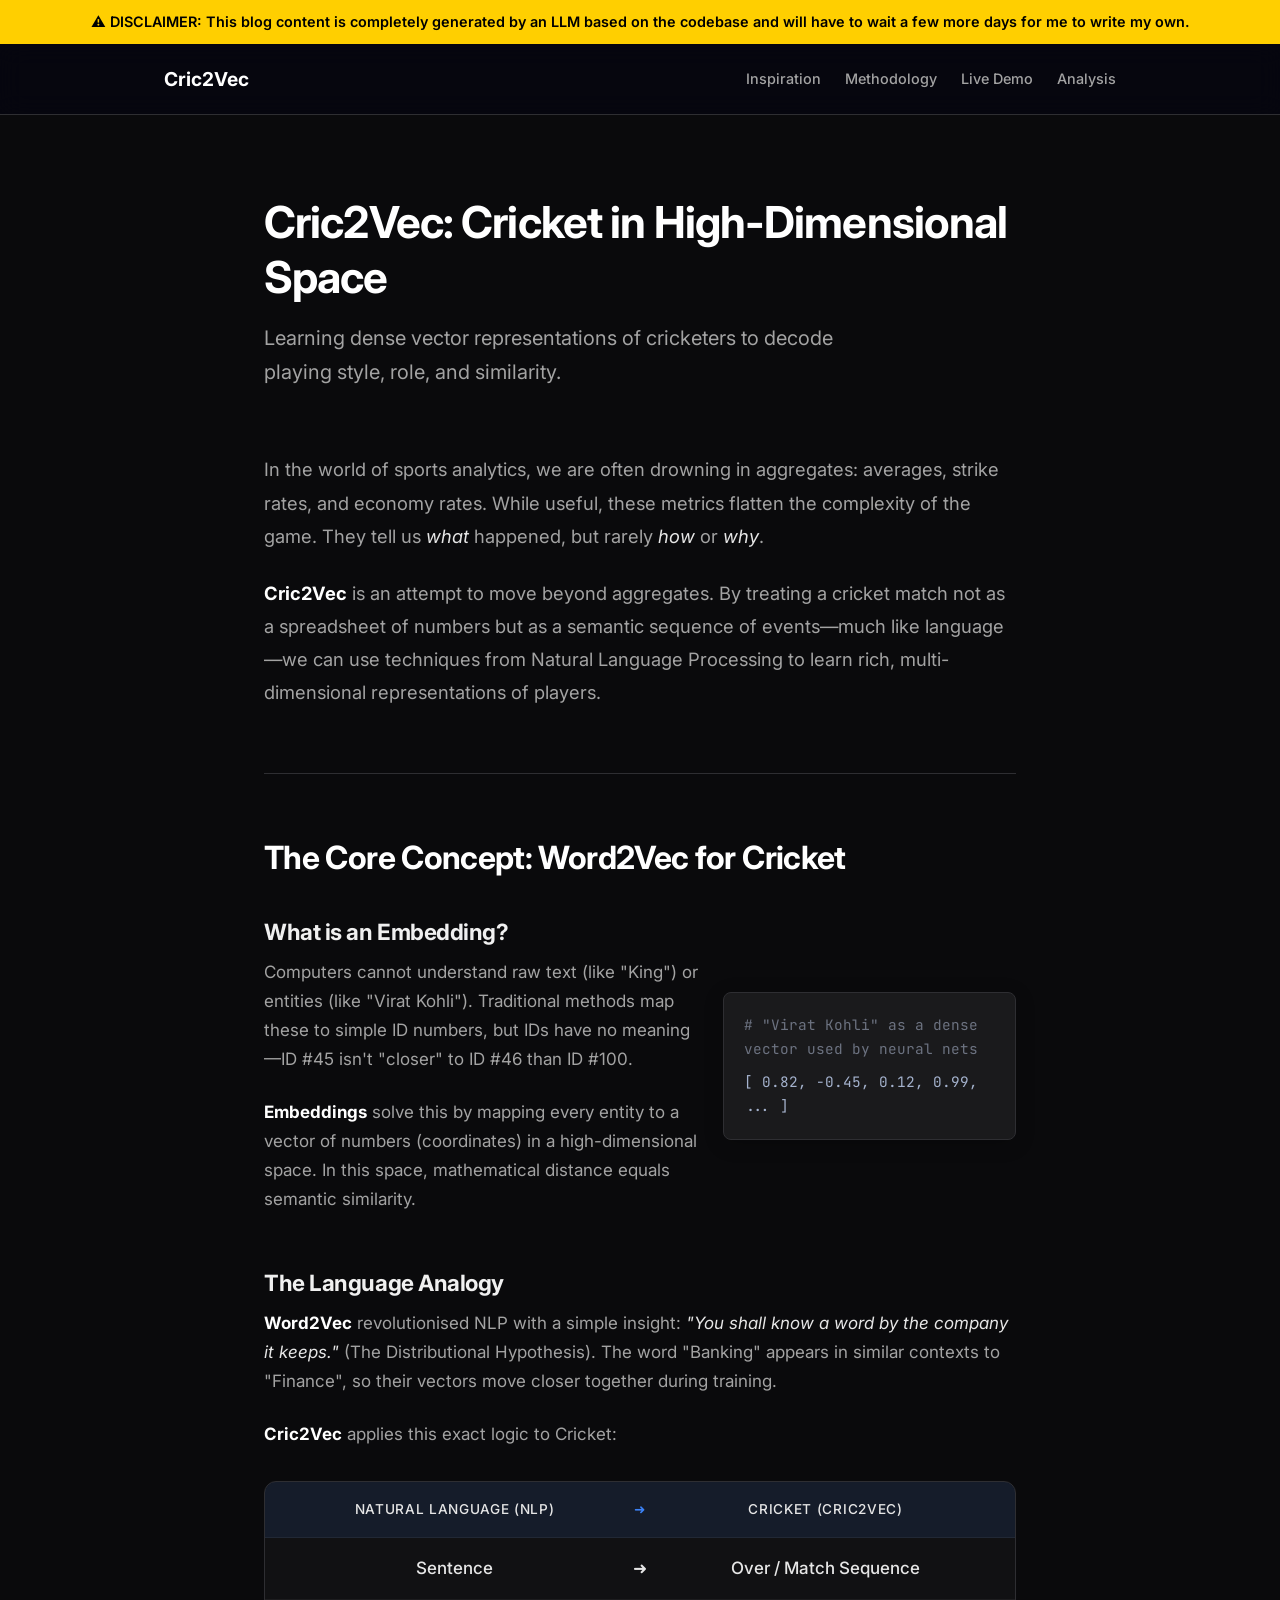
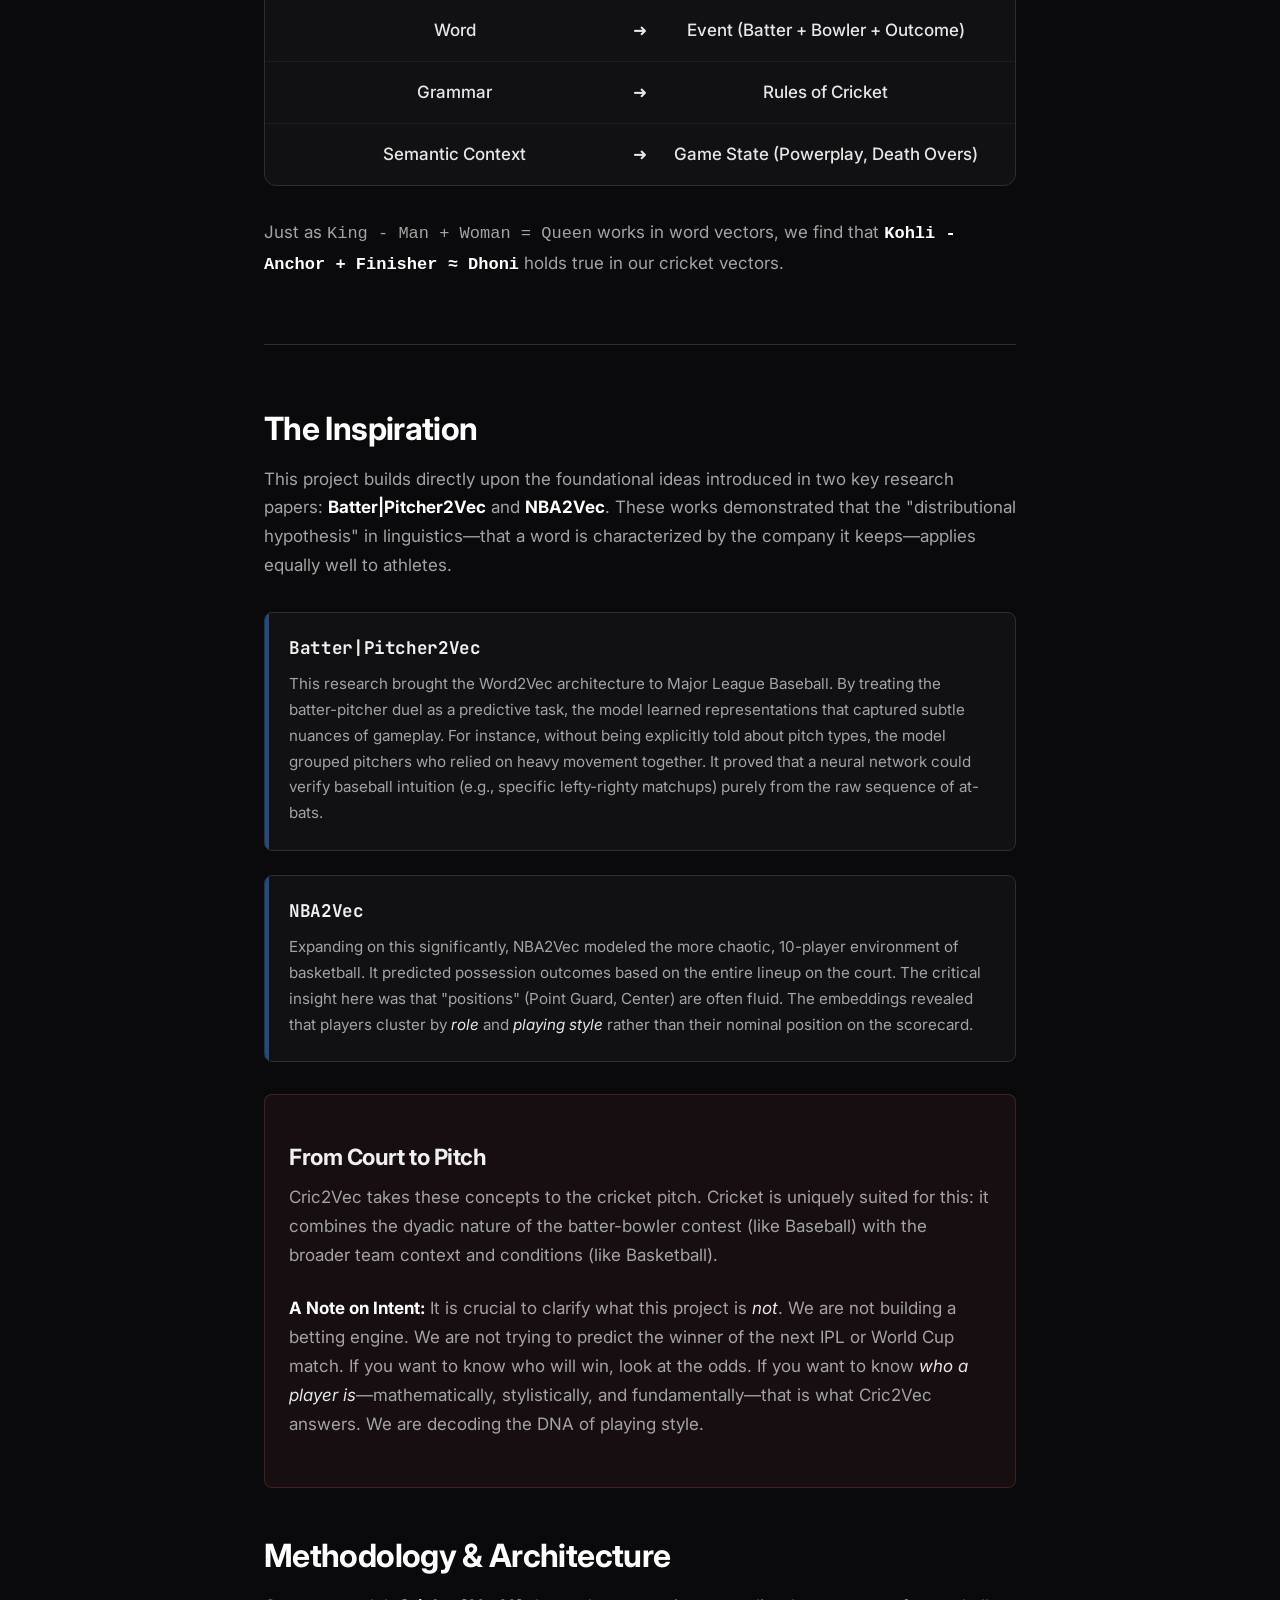
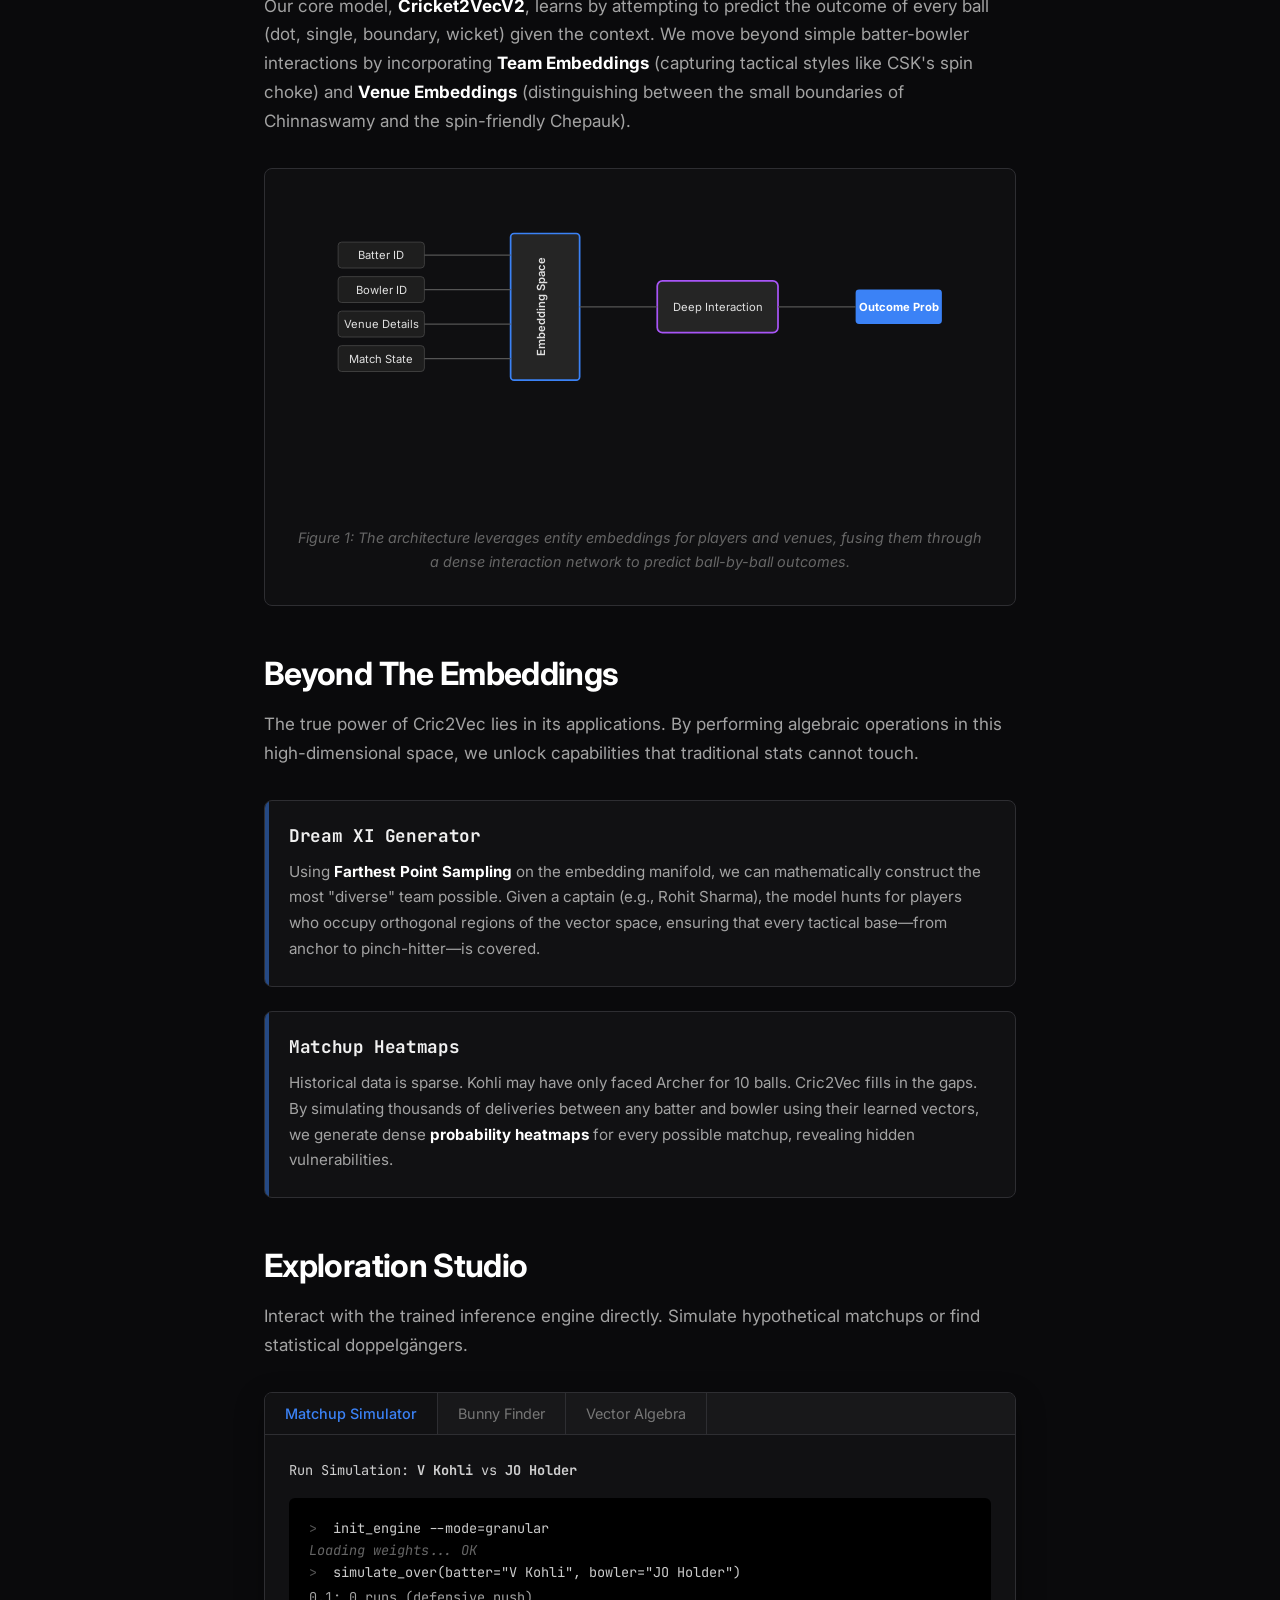
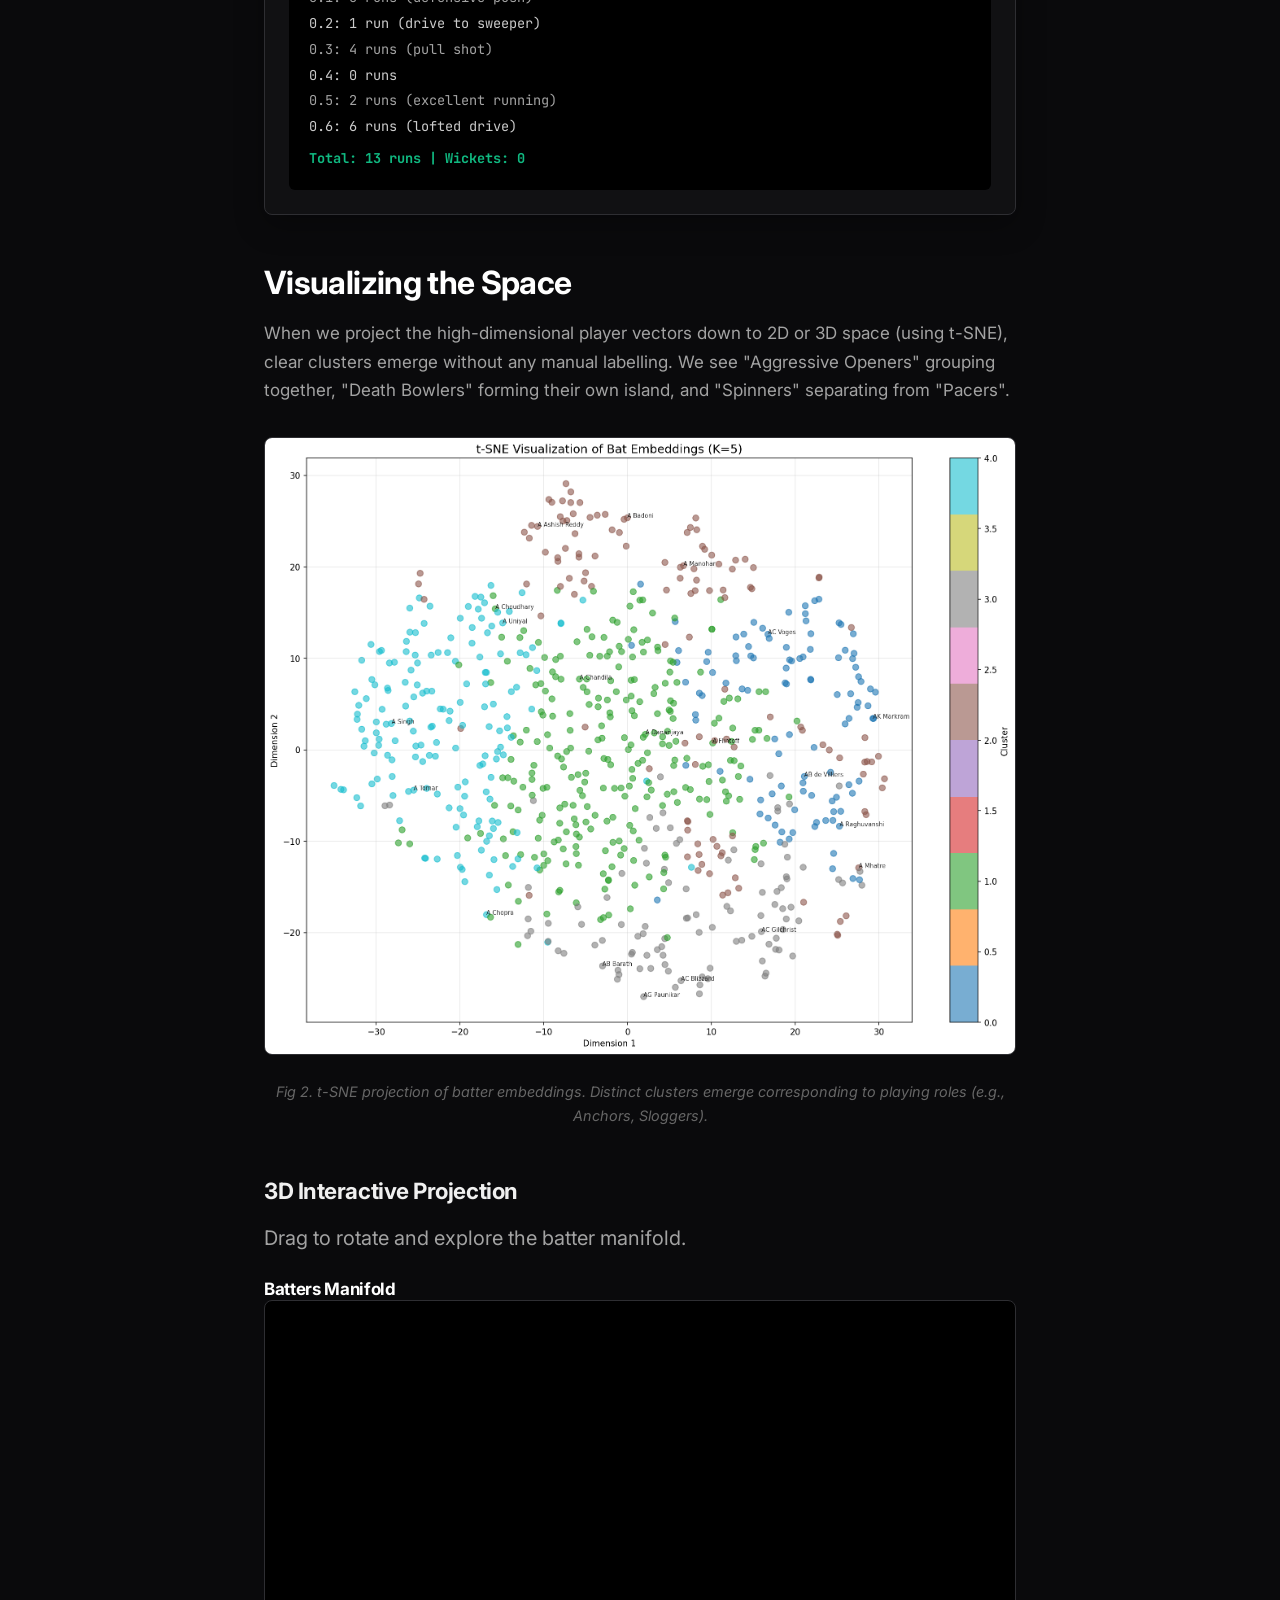
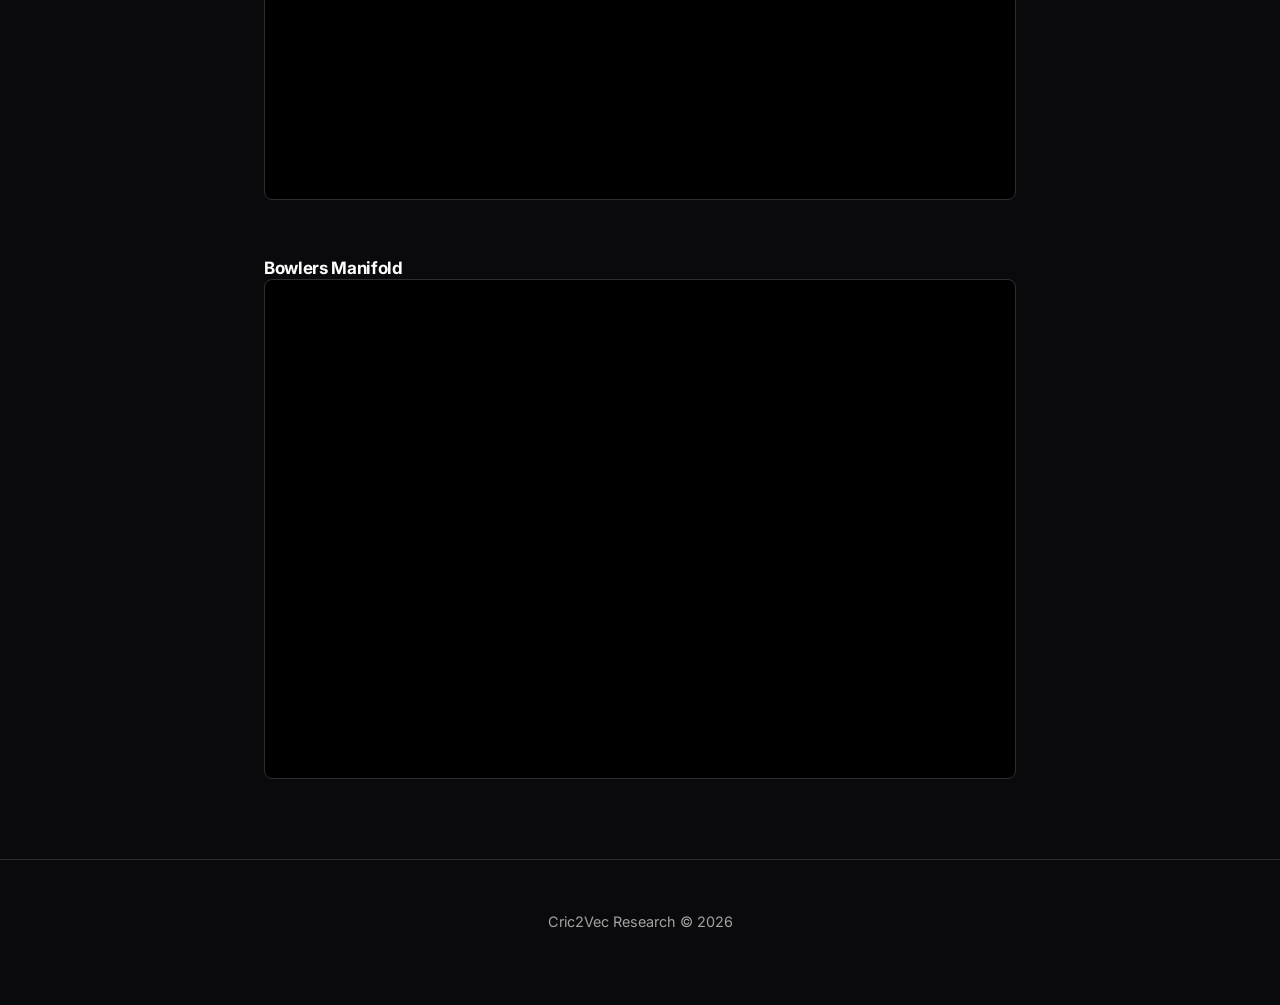
==== web/index.html @ 40d02c5c "Added so many things, can't write about everything" ====
<!DOCTYPE html>
<html lang="en">

<head>
    <meta charset="UTF-8">
    <meta name="viewport" content="width=device-width, initial-scale=1.0">
    <title>Cric2Vec: Deep Player Representations</title>
    <link rel="stylesheet" href="style.css">
    <!-- Using Inter for body and JetBrains Mono for code/data -->
    <link
        href="https://fonts.googleapis.com/css2?family=Inter:wght@400;500;600;700&family=JetBrains+Mono:wght@400;500&display=swap"
        rel="stylesheet">
</head>

<body>
    <div class="disclaimer-banner">
        ⚠️ DISCLAIMER: This blog content is completely generated by an LLM based on the codebase and will have to wait a
        few more days for me to write my own.
    </div>

    <nav class="navbar">
        <div class="nav-container">
            <span class="logo">Cric2Vec</span>
            <div class="nav-links">
                <a href="#inspiration">Inspiration</a>
                <a href="#methodology">Methodology</a>
                <a href="#demo">Live Demo</a>
                <a href="#visuals">Analysis</a>
            </div>
        </div>
    </nav>

    <article class="main-article">

        <header class="article-header">
            <h1>Cric2Vec: Cricket in High-Dimensional Space</h1>
            <p class="subtitle">Learning dense vector representations of cricketers to decode playing style, role, and
                similarity.</p>
        </header>

        <section class="intro-text">
            <p>
                In the world of sports analytics, we are often drowning in aggregates: averages, strike rates, and
                economy rates. While useful, these metrics flatten the complexity of the game. They tell us
                <em>what</em> happened, but rarely <em>how</em> or <em>why</em>.
            </p>
            <p>
                <strong>Cric2Vec</strong> is an attempt to move beyond aggregates. By treating a cricket match not as a
                spreadsheet of numbers but as a semantic sequence of events—much like language—we can use techniques
                from Natural Language Processing to learn rich, multi-dimensional representations of players.
            </p>
        </section>

        <hr class="divider">

        <section id="embeddings-101">
            <h2>The Core Concept: Word2Vec for Cricket</h2>

            <div class="concept-grid">
                <div class="concept-text">
                    <h3>What is an Embedding?</h3>
                    <p>
                        Computers cannot understand raw text (like "King") or entities (like "Virat Kohli").
                        Traditional methods map these to simple ID numbers, but IDs have no meaning—ID #45 isn't
                        "closer" to ID #46 than ID #100.
                    </p>
                    <p>
                        <strong>Embeddings</strong> solve this by mapping every entity to a vector of numbers
                        (coordinates) in a high-dimensional space.
                        In this space, mathematical distance equals semantic similarity.
                    </p>
                </div>
                <div class="concept-visual">
                    <div class="code-snippet">
                        <span class="comment"># "Virat Kohli" as a dense vector used by neural nets</span>
                        <span class="vector">[ 0.82, -0.45, 0.12, 0.99, ... ]</span>
                    </div>
                </div>
            </div>

            <h3>The Language Analogy</h3>
            <p>
                <strong>Word2Vec</strong> revolutionised NLP with a simple insight: <em>"You shall know a word by the
                    company it keeps."</em>
                (The Distributional Hypothesis). The word "Banking" appears in similar contexts to "Finance", so their
                vectors move closer together during training.
            </p>
            <p>
                <strong>Cric2Vec</strong> applies this exact logic to Cricket:
            </p>

            <div class="analogy-table">
                <div class="analogy-row header">
                    <span>Natural Language (NLP)</span>
                    <span>➜</span>
                    <span>Cricket (Cric2Vec)</span>
                </div>
                <div class="analogy-row">
                    <span>Sentence</span>
                    <span>➜</span>
                    <span>Over / Match Sequence</span>
                </div>
                <div class="analogy-row">
                    <span>Word</span>
                    <span>➜</span>
                    <span>Event (Batter + Bowler + Outcome)</span>
                </div>
                <div class="analogy-row">
                    <span>Grammar</span>
                    <span>➜</span>
                    <span>Rules of Cricket</span>
                </div>
                <div class="analogy-row">
                    <span>Semantic Context</span>
                    <span>➜</span>
                    <span>Game State (Powerplay, Death Overs)</span>
                </div>
            </div>

            <p>
                Just as <code>King - Man + Woman = Queen</code> works in word vectors, we find that
                <strong><code>Kohli - Anchor + Finisher ≈ Dhoni</code></strong> holds true in our cricket vectors.
            </p>
        </section>

        <hr class="divider">

        <section id="inspiration">
            <h2>The Inspiration</h2>
            <p>
                This project builds directly upon the foundational ideas introduced in two key research papers:
                <strong>Batter|Pitcher2Vec</strong> and <strong>NBA2Vec</strong>. These works demonstrated that the
                "distributional hypothesis" in linguistics—that a word is characterized by the company it keeps—applies
                equally well to athletes.
            </p>

            <div class="paper-comparison">
                <div class="paper-block">
                    <h3>Batter|Pitcher2Vec</h3>
                    <p>
                        This research brought the Word2Vec architecture to Major League Baseball. By treating the
                        batter-pitcher duel as a predictive task, the model learned representations that captured subtle
                        nuances of gameplay. For instance, without being explicitly told about pitch types, the model
                        grouped pitchers who relied on heavy movement together. It proved that a neural network could
                        verify baseball intuition (e.g., specific lefty-righty matchups) purely from the raw sequence of
                        at-bats.
                    </p>
                </div>

                <div class="paper-block">
                    <h3>NBA2Vec</h3>
                    <p>
                        Expanding on this significantly, NBA2Vec modeled the more chaotic, 10-player environment of
                        basketball. It predicted possession outcomes based on the entire lineup on the court. The
                        critical insight here was that "positions" (Point Guard, Center) are often fluid. The embeddings
                        revealed that players cluster by <em>role</em> and <em>playing style</em> rather than their
                        nominal position on the scorecard.
                    </p>
                </div>
            </div>

            <div class="intent-box">
                <h3>From Court to Pitch</h3>
                <p>
                    Cric2Vec takes these concepts to the cricket pitch. Cricket is uniquely suited for this: it combines
                    the dyadic nature of the batter-bowler contest (like Baseball) with the broader team context and
                    conditions (like Basketball).
                </p>
                <p>
                    <strong>A Note on Intent:</strong> It is crucial to clarify what this project is <em>not</em>. We
                    are not building a betting engine. We are not trying to predict the winner of the next IPL or World
                    Cup match. If you want to know who will win, look at the odds. If you want to know <em>who a player
                        is</em>—mathematically, stylistically, and fundamentally—that is what Cric2Vec answers. We are
                    decoding the DNA of playing style.
                </p>
            </div>
        </section>

        <section id="methodology">
            <h2>Methodology & Architecture</h2>
            <p>
                Our core model, <strong>Cricket2VecV2</strong>, learns by attempting to predict the outcome of every
                ball (dot, single, boundary, wicket)
                given the context. We move beyond simple batter-bowler interactions by incorporating <strong>Team
                    Embeddings</strong>
                (capturing tactical styles like CSK's spin choke) and <strong>Venue Embeddings</strong> (distinguishing
                between the
                small boundaries of Chinnaswamy and the spin-friendly Chepauk).
            </p>

            <figure class="architecture-figure">
                <svg width="100%" height="auto" viewBox="0 0 800 350" xmlns="http://www.w3.org/2000/svg">
                    <style>
                        .node-box {
                            fill: #1e1e1e;
                            stroke: #444;
                            stroke-width: 1;
                        }

                        .emb-box {
                            fill: #252525;
                            stroke: #3b82f6;
                            stroke-width: 2;
                        }

                        .text {
                            fill: #e0e0e0;
                            font-family: 'Inter', sans-serif;
                            font-size: 13px;
                            text-anchor: middle;
                        }

                        .line {
                            stroke: #555;
                            stroke-width: 1.5;
                        }
                    </style>

                    <!-- Inputs -->
                    <rect x="50" y="50" width="100" height="30" rx="4" class="node-box" /> <text x="100" y="70"
                        class="text">Batter ID</text>
                    <rect x="50" y="90" width="100" height="30" rx="4" class="node-box" /> <text x="100" y="110"
                        class="text">Bowler ID</text>
                    <rect x="50" y="130" width="100" height="30" rx="4" class="node-box" /> <text x="100" y="150"
                        class="text">Venue Details</text>
                    <rect x="50" y="170" width="100" height="30" rx="4" class="node-box" /> <text x="100" y="190"
                        class="text">Match State</text>

                    <!-- Embedding Layer -->
                    <rect x="250" y="40" width="80" height="170" rx="4" class="emb-box" />
                    <text x="290" y="125" class="text" transform="rotate(-90, 290, 125)"
                        style="font-weight: 600;">Embedding Space</text>

                    <!-- Processing -->
                    <rect x="420" y="95" width="140" height="60" rx="6" class="emb-box" style="stroke: #a855f7;" />
                    <text x="490" y="130" class="text">Deep Interaction</text>

                    <!-- Output -->
                    <rect x="650" y="105" width="100" height="40" rx="4" style="fill: #3b82f6;" />
                    <text x="700" y="130" class="text" style="fill: white; font-weight: bold;">Outcome Prob</text>

                    <!-- Lines -->
                    <line x1="150" y1="65" x2="250" y2="65" class="line" />
                    <line x1="150" y1="105" x2="250" y2="105" class="line" />
                    <line x1="150" y1="145" x2="250" y2="145" class="line" />
                    <line x1="150" y1="185" x2="250" y2="185" class="line" />

                    <line x1="330" y1="125" x2="420" y2="125" class="line" />
                    <line x1="560" y1="125" x2="650" y2="125" class="line" />
                </svg>
                <figcaption>Figure 1: The architecture leverages entity embeddings for players and venues, fusing them
                    through a dense interaction network to predict ball-by-ball outcomes.</figcaption>
            </figure>
        </section>

        <section id="advanced-features">
            <h2>Beyond The Embeddings</h2>
            <p>The true power of Cric2Vec lies in its applications. By performing algebraic operations in this
                high-dimensional space, we unlock capabilities that traditional stats cannot touch.</p>

            <div class="paper-comparison">
                <div class="paper-block">
                    <h3>Dream XI Generator</h3>
                    <p>
                        Using <strong>Farthest Point Sampling</strong> on the embedding manifold, we can mathematically
                        construct the most "diverse" team possible.
                        Given a captain (e.g., Rohit Sharma), the model hunts for players who occupy orthogonal regions
                        of the vector space, ensuring
                        that every tactical base—from anchor to pinch-hitter—is covered.
                    </p>
                </div>

                <div class="paper-block">
                    <h3>Matchup Heatmaps</h3>
                    <p>
                        Historical data is sparse. Kohli may have only faced Archer for 10 balls. Cric2Vec fills in the
                        gaps.
                        By simulating thousands of deliveries between any batter and bowler using their learned vectors,
                        we generate dense <strong>probability heatmaps</strong> for every possible matchup, revealing
                        hidden vulnerabilities.
                    </p>
                </div>
            </div>
        </section>

        <section id="demo" class="interactive-section">
            <h2>Exploration Studio</h2>
            <p>Interact with the trained inference engine directly. Simulate hypothetical matchups or find statistical
                doppelgängers.</p>

            <div class="inference-console-wrapper">
                <div class="inference-tabs">
                    <button class="tab-btn active" data-tab="sim-demo">Matchup Simulator</button>
                    <button class="tab-btn" data-tab="bunny-finder">Bunny Finder</button>
                    <button class="tab-btn" data-tab="algebra">Vector Algebra</button>
                </div>

                <div class="inference-console">
                    <div id="sim-demo" class="tab-content">
                        <div class="console-header">Run Simulation: <strong>V Kohli</strong> vs <strong>JO
                                Holder</strong></div>
                        <div class="code-output" id="sim-output"><span class="prompt">></span> init_engine
                            --mode=granular <br>
                            <span class="info">Loading weights... OK</span> <br>
                            <span class="prompt">></span> simulate_over(batter="V Kohli", bowler="JO Holder")

                            <span class="result-line">0.1: 0 runs (defensive push)</span>
                            <span class="result-line">0.2: 1 run (drive to sweeper)</span>
                            <span class="result-line">0.3: 4 runs (pull shot)</span>
                            <span class="result-line">0.4: 0 runs</span>
                            <span class="result-line">0.5: 2 runs (excellent running)</span>
                            <span class="result-line">0.6: 6 runs (lofted drive)</span>

                            <span class="success">Total: 13 runs | Wickets: 0</span>
                        </div>
                    </div>

                    <div id="bunny-finder" class="tab-content" style="display: none;">
                        <div class="console-header">Query: Highest Wicket Probability vs <strong>Jasprit Bumrah</strong>
                        </div>
                        <div class="code-output" id="bunny-output"><span class="prompt">></span> find_matchups
                            --bowler="JJ Bumrah" --metric="wicket_prob" --top=5

                            <span class="result-line">1. GJ Maxwell (prob: 0.32)</span>
                            <span class="result-line">2. AB de Villiers (prob: 0.28)</span>
                            <span class="result-line">3. KA Pollard (prob: 0.25)</span>
                            <span class="result-line">4. AD Russell (prob: 0.24)</span>
                            <span class="result-line">5. KL Rahul (prob: 0.21)</span>
                        </div>
                    </div>

                    <div id="algebra" class="tab-content" style="display: none;">
                        <div class="console-header">Semantic Arithmetic</div>
                        <div class="code-output"><span class="prompt">></span> vector_calc "V Kohli - Anchor + Finisher"

                            <span class="result-line">Calculating nearest neighbors...</span>

                            <span class="success">= MS Dhoni (similarity: 0.89)</span>
                            <span class="info">Interpretation: Subtracting the 'Anchor' trait from Kohli shifts the
                                vector towards Dhoni—a pure finisher who accelerates from ball one.</span>
                        </div>
                    </div>
                </div>
            </div>
        </section>

        <section id="visuals">
            <h2>Visualizing the Space</h2>
            <p>
                When we project the high-dimensional player vectors down to 2D or 3D space (using t-SNE), clear clusters
                emerge without any manual labelling. We see "Aggressive Openers" grouping together, "Death Bowlers"
                forming their own island, and "Spinners" separating from "Pacers".
            </p>

            <div class="visualization-grid">
                <figure class="viz-item">
                    <img src="assets/tsne_clustered_bat_k5.png" alt="t-SNE Projection of Batters" class="viz-img">
                    <figcaption>Fig 2. t-SNE projection of batter embeddings. Distinct clusters emerge corresponding to
                        playing roles (e.g., Anchors, Sloggers).</figcaption>
                </figure>
            </div>

            <div class="iframe-container">
                <h3>3D Interactive Projection</h3>
                <p class="subtitle">Drag to rotate and explore the batter manifold.</p>
                <h4>Batters Manifold</h4>
                <div class="iframe-wrapper">
                    <iframe src="assets/batters_3d.html" title="3D Batters"></iframe>
                </div> <br><br>
                <h4>Bowlers Manifold</h4>
                <div class="iframe-wrapper">
                    <iframe src="assets/bowlers_3d.html" title="3D Bowlers"></iframe>
                </div>
            </div>
        </section>

    </article>

    <footer>
        <p>Cric2Vec Research &copy; 2026</p>
    </footer>

    <script src="script.js"></script>
</body>

</html>
---- web/style.css ----
/* Cric2Vec Research Blog Styles */
:root {
    --bg-color: #0a0a0c;
    --paper-bg: #111113;
    --text-primary: #e6e6e6;
    --text-secondary: #a3a3a3;
    --accent-color: #3b82f6;
    /* Research Blue */
    --accent-purple: #a855f7;
    --code-bg: #1a1a1c;
    --border-color: #2e2e32;
    --nav-height: 70px;
    --max-width: 800px;
}

* {
    margin: 0;
    padding: 0;
    box-sizing: border-box;
}

body {
    background-color: var(--bg-color);
    color: var(--text-primary);
    font-family: 'Inter', system-ui, -apple-system, sans-serif;
    line-height: 1.7;
    font-size: 17px;
    -webkit-font-smoothing: antialiased;
}

/* Typography & Headers */
h1,
h2,
h3,
h4 {
    color: #fff;
    font-weight: 700;
    letter-spacing: -0.02em;
    line-height: 1.25;
}

h1 {
    font-size: 2.75rem;
    margin-bottom: 0.5rem;
}

h2 {
    font-size: 2rem;
    margin: 3rem 0 1rem;
    color: #fff;
}

h3 {
    font-size: 1.4rem;
    margin: 1.5rem 0 0.75rem;
    color: #f0f0f0;
}

p {
    margin-bottom: 1.5rem;
    color: var(--text-secondary);
}

strong {
    color: #fff;
}

em {
    color: var(--text-primary);
    font-style: italic;
}

a {
    color: var(--accent-color);
    text-decoration: none;
    transition: 0.2s;
    border-bottom: 1px solid transparent;
}

a:hover {
    border-bottom-color: var(--accent-color);
}

/* Navigation */
.navbar {
    position: sticky;
    top: 0;
    z-index: 100;
    backdrop-filter: blur(12px);
    background: rgba(10, 10, 12, 0.8);
    border-bottom: 1px solid var(--border-color);
}

/* Disclaimer Banner */
.disclaimer-banner {
    background: #ffcf00;
    color: #000;
    text-align: center;
    padding: 10px 20px;
    font-weight: 600;
    font-size: 0.9rem;
    position: relative;
    z-index: 101;
}

.nav-container {
    max-width: 1000px;
    margin: 0 auto;
    height: var(--nav-height);
    display: flex;
    justify-content: space-between;
    align-items: center;
    padding: 0 24px;
}

.logo {
    font-weight: 700;
    font-size: 1.2rem;
    color: #fff;
}

.nav-links {
    display: flex;
    gap: 24px;
}

.nav-links a {
    color: var(--text-secondary);
    font-size: 0.9rem;
    font-weight: 500;
}

.nav-links a:hover {
    color: #fff;
    border-color: transparent;
}

/* Main Layout */
.main-article {
    max-width: var(--max-width);
    margin: 80px auto;
    padding: 0 24px;
}

.article-header {
    text-align: left;
    margin-bottom: 4rem;
}

.subtitle {
    font-size: 1.25rem;
    color: var(--text-secondary);
    max-width: 600px;
    margin-top: 1rem;
}

.intro-text p {
    font-size: 1.15rem;
    line-height: 1.8;
}

.divider {
    border: none;
    height: 1px;
    background: var(--border-color);
    margin: 4rem 0;
}

/* Paper Comparison Blocks */
.paper-comparison {
    display: flex;
    flex-direction: column;
    gap: 24px;
    margin: 2rem 0;
}

.paper-block {
    background: var(--paper-bg);
    border: 1px solid var(--border-color);
    padding: 24px;
    border-radius: 8px;
    position: relative;
    overflow: hidden;
}

.paper-block::before {
    content: '';
    position: absolute;
    top: 0;
    left: 0;
    width: 4px;
    height: 100%;
    background: var(--accent-color);
    opacity: 0.5;
}

.paper-block h3 {
    margin-top: 0;
    font-family: 'JetBrains Mono', monospace;
    font-size: 1.1rem;
}

.paper-block p {
    font-size: 0.95rem;
    margin-bottom: 0;
}

.intent-box {
    background: rgba(255, 100, 100, 0.05);
    /* Very subtle red tint */
    border: 1px solid rgba(255, 100, 100, 0.2);
    padding: 24px;
    border-radius: 8px;
    margin-top: 2rem;
}

/* Architecture Figure */
.architecture-figure {
    background: #0f0f11;
    border: 1px solid var(--border-color);
    padding: 30px;
    border-radius: 8px;
    margin: 2rem 0;
    text-align: center;
}

figcaption {
    margin-top: 1rem;
    font-size: 0.9rem;
    color: #666;
    font-style: italic;
    text-align: center;
}

/* Interactive Demo Console */
.inference-console-wrapper {
    margin: 2rem 0;
    border: 1px solid var(--border-color);
    border-radius: 8px;
    background: var(--paper-bg);
    overflow: hidden;
    box-shadow: 0 10px 30px rgba(0, 0, 0, 0.3);
}

.inference-tabs {
    display: flex;
    background: #18181a;
    border-bottom: 1px solid var(--border-color);
}

.tab-btn {
    padding: 12px 20px;
    background: transparent;
    border: none;
    color: #777;
    font-family: 'Inter', sans-serif;
    font-size: 0.9rem;
    cursor: pointer;
    border-right: 1px solid var(--border-color);
}

.tab-btn.active {
    background: var(--paper-bg);
    color: var(--accent-color);
    font-weight: 500;
}

.tab-btn:hover {
    color: #fff;
}

.inference-console {
    padding: 24px;
    font-family: 'JetBrains Mono', monospace;
    font-size: 0.85rem;
}

.console-header {
    color: #fff;
    margin-bottom: 1rem;
    opacity: 0.8;
}

.code-output {
    background: #000;
    border-radius: 6px;
    padding: 20px;
    color: #ccc;
    line-height: 1.6;
}

.prompt {
    color: #555;
    margin-right: 8px;
    user-select: none;
}

.info {
    color: #666;
    font-style: italic;
}

.success {
    color: #10b981;
    font-weight: bold;
    margin-top: 10px;
    display: block;
}

.result-line {
    display: block;
    margin-top: 4px;
}

.result-line:nth-child(even) {
    opacity: 0.8;
}

/* Visualizations */
.visualization-grid {
    display: grid;
    grid-template-columns: 1fr;
    gap: 30px;
    margin: 2rem 0;
}

.viz-item img {
    width: 100%;
    border-radius: 8px;
    border: 1px solid var(--border-color);
}

.iframe-container {
    margin-top: 3rem;
}

.iframe-wrapper {
    position: relative;
    width: 100%;
    height: 500px;
    border: 1px solid var(--border-color);
    border-radius: 8px;
    overflow: hidden;
    background: #000;
}

iframe {
    width: 100%;
    height: 100%;
    border: none;
}

/* Analogy & Concept Styles */
.concept-grid {
    display: grid;
    grid-template-columns: 1fr;
    gap: 20px;
    margin-bottom: 2rem;
}

@media (min-width: 768px) {
    .concept-grid {
        grid-template-columns: 3fr 2fr;
        align-items: center;
    }
}

.code-snippet {
    background: var(--code-bg);
    padding: 20px;
    border-radius: 8px;
    font-family: 'JetBrains Mono', monospace;
    border: 1px solid var(--border-color);
    color: var(--accent-purple);
    font-size: 0.9rem;
    box-shadow: 0 4px 20px rgba(0, 0, 0, 0.2);
}

.vector {
    color: #a5b3ce;
}

.comment {
    color: #6c7280;
    display: block;
    margin-bottom: 8px;
}

.analogy-table {
    background: var(--paper-bg);
    border: 1px solid var(--border-color);
    border-radius: 12px;
    overflow: hidden;
    margin: 2rem 0;
}

.analogy-row {
    display: grid;
    grid-template-columns: 1fr 40px 1fr;
    padding: 16px 24px;
    border-bottom: 1px solid rgba(255, 255, 255, 0.05);
    align-items: center;
    text-align: center;
}

.analogy-row:last-child {
    border-bottom: none;
}

.analogy-row span:first-child,
.analogy-row span:last-child {
    color: var(--text-primary);
    font-weight: 500;
}

.analogy-row.header {
    background: rgba(59, 130, 246, 0.1);
    font-weight: 700;
    color: var(--accent-color);
    text-transform: uppercase;
    font-size: 0.85rem;
    letter-spacing: 0.05em;
}

footer {
    border-top: 1px solid var(--border-color);
    padding: 50px 0;
    text-align: center;
    font-size: 0.9rem;
    color: #555;
    margin-top: 5rem;
}
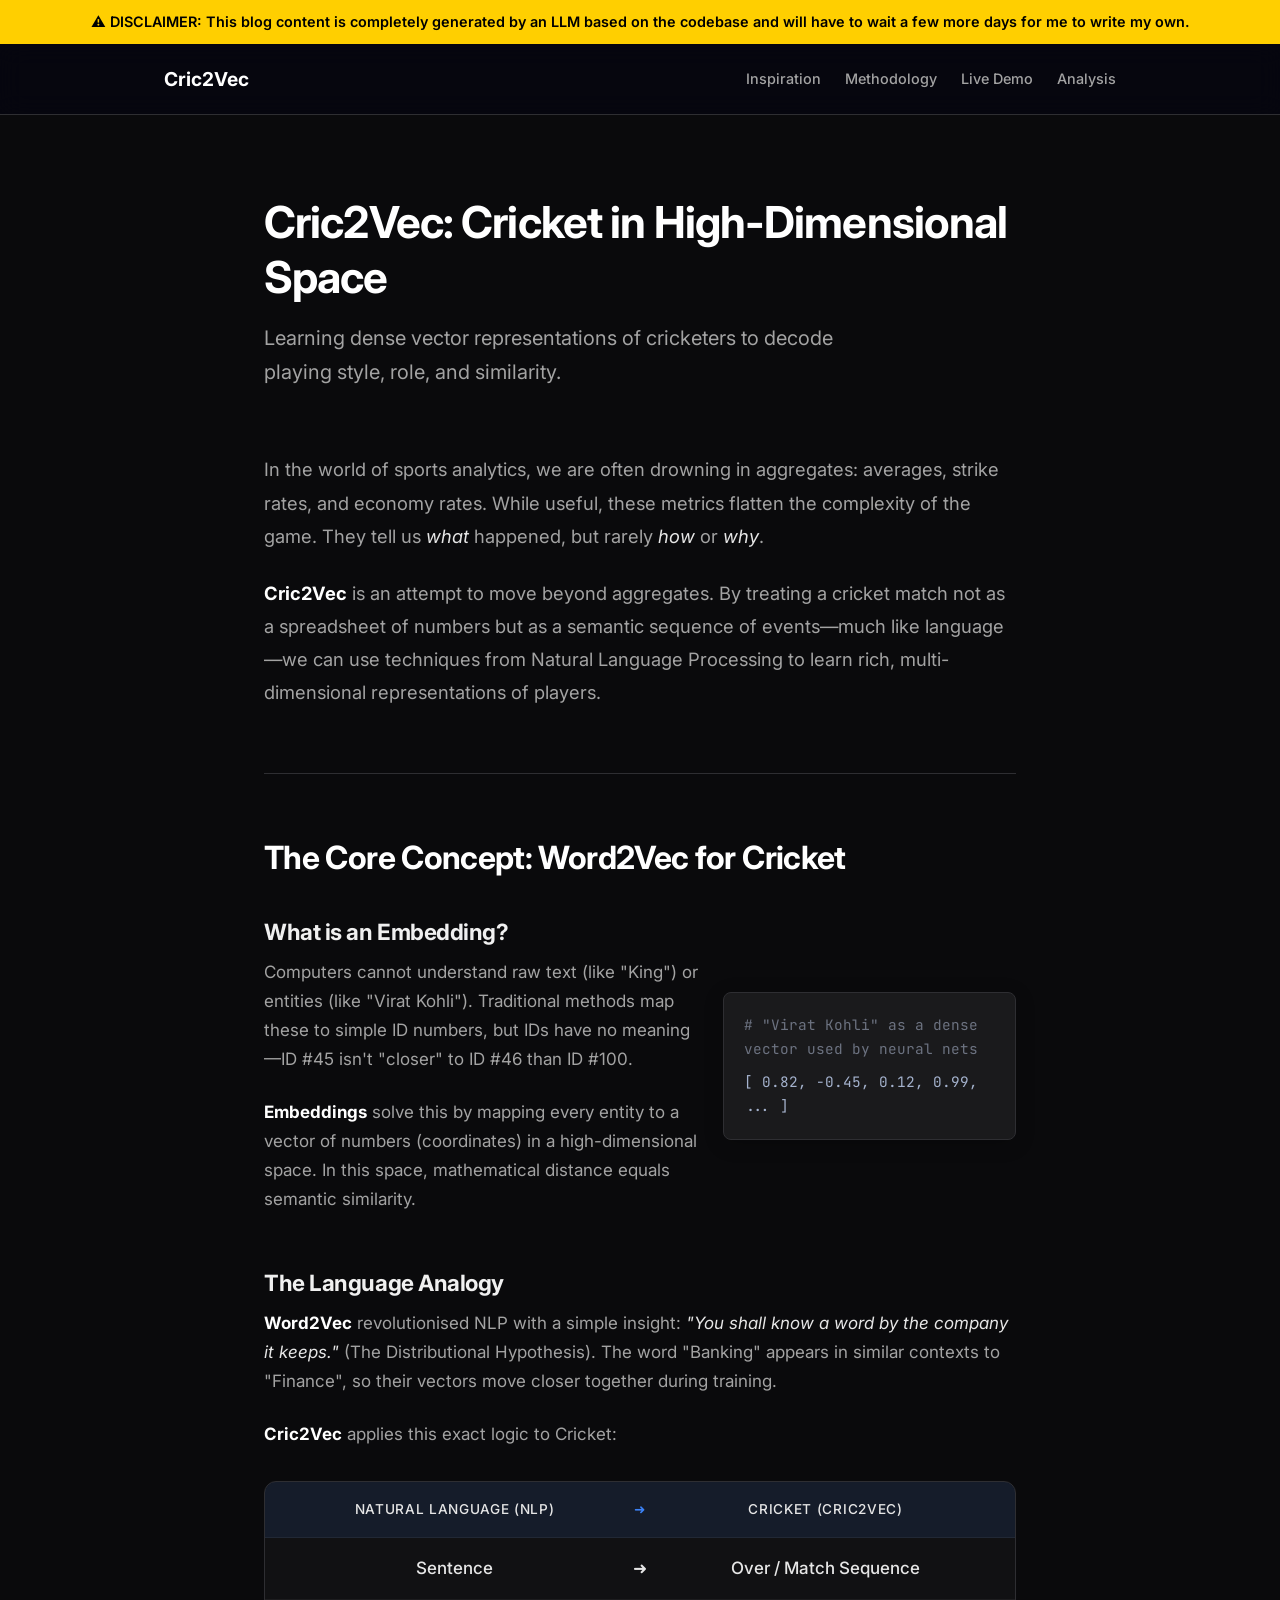
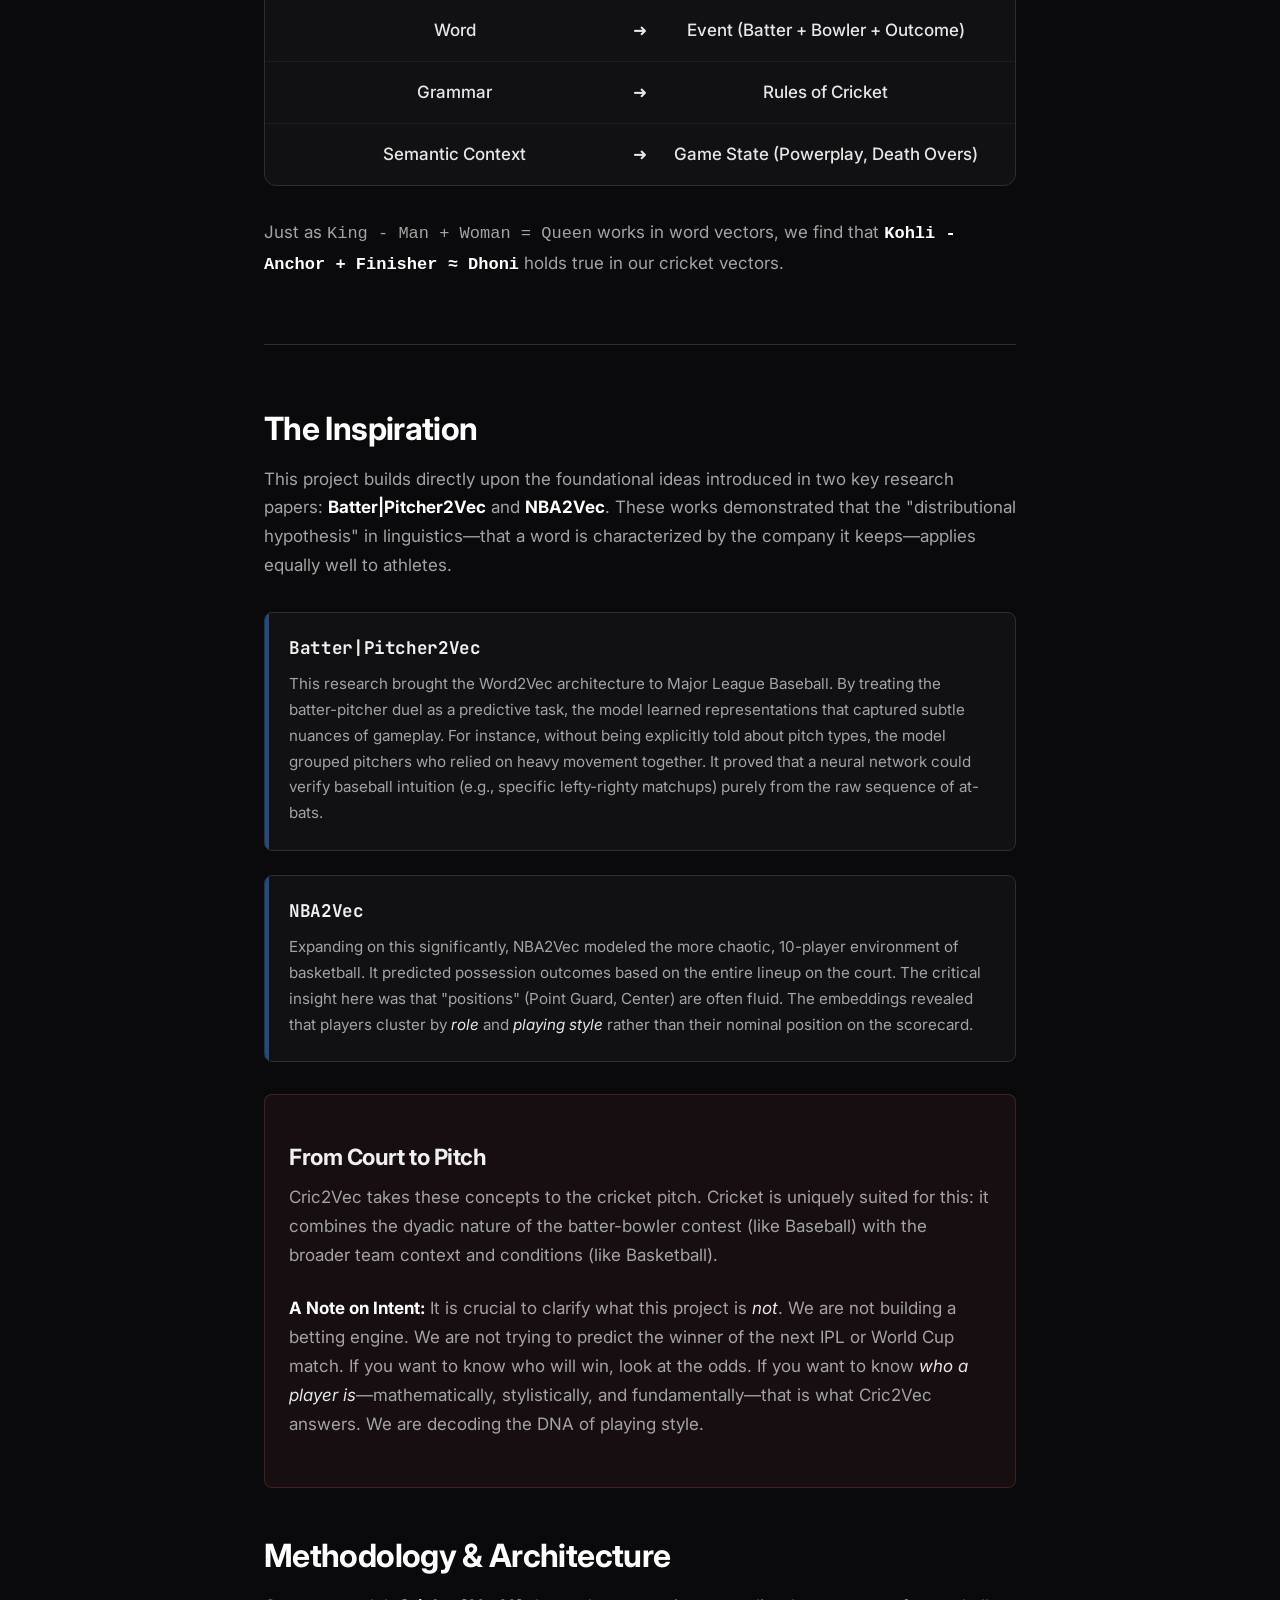
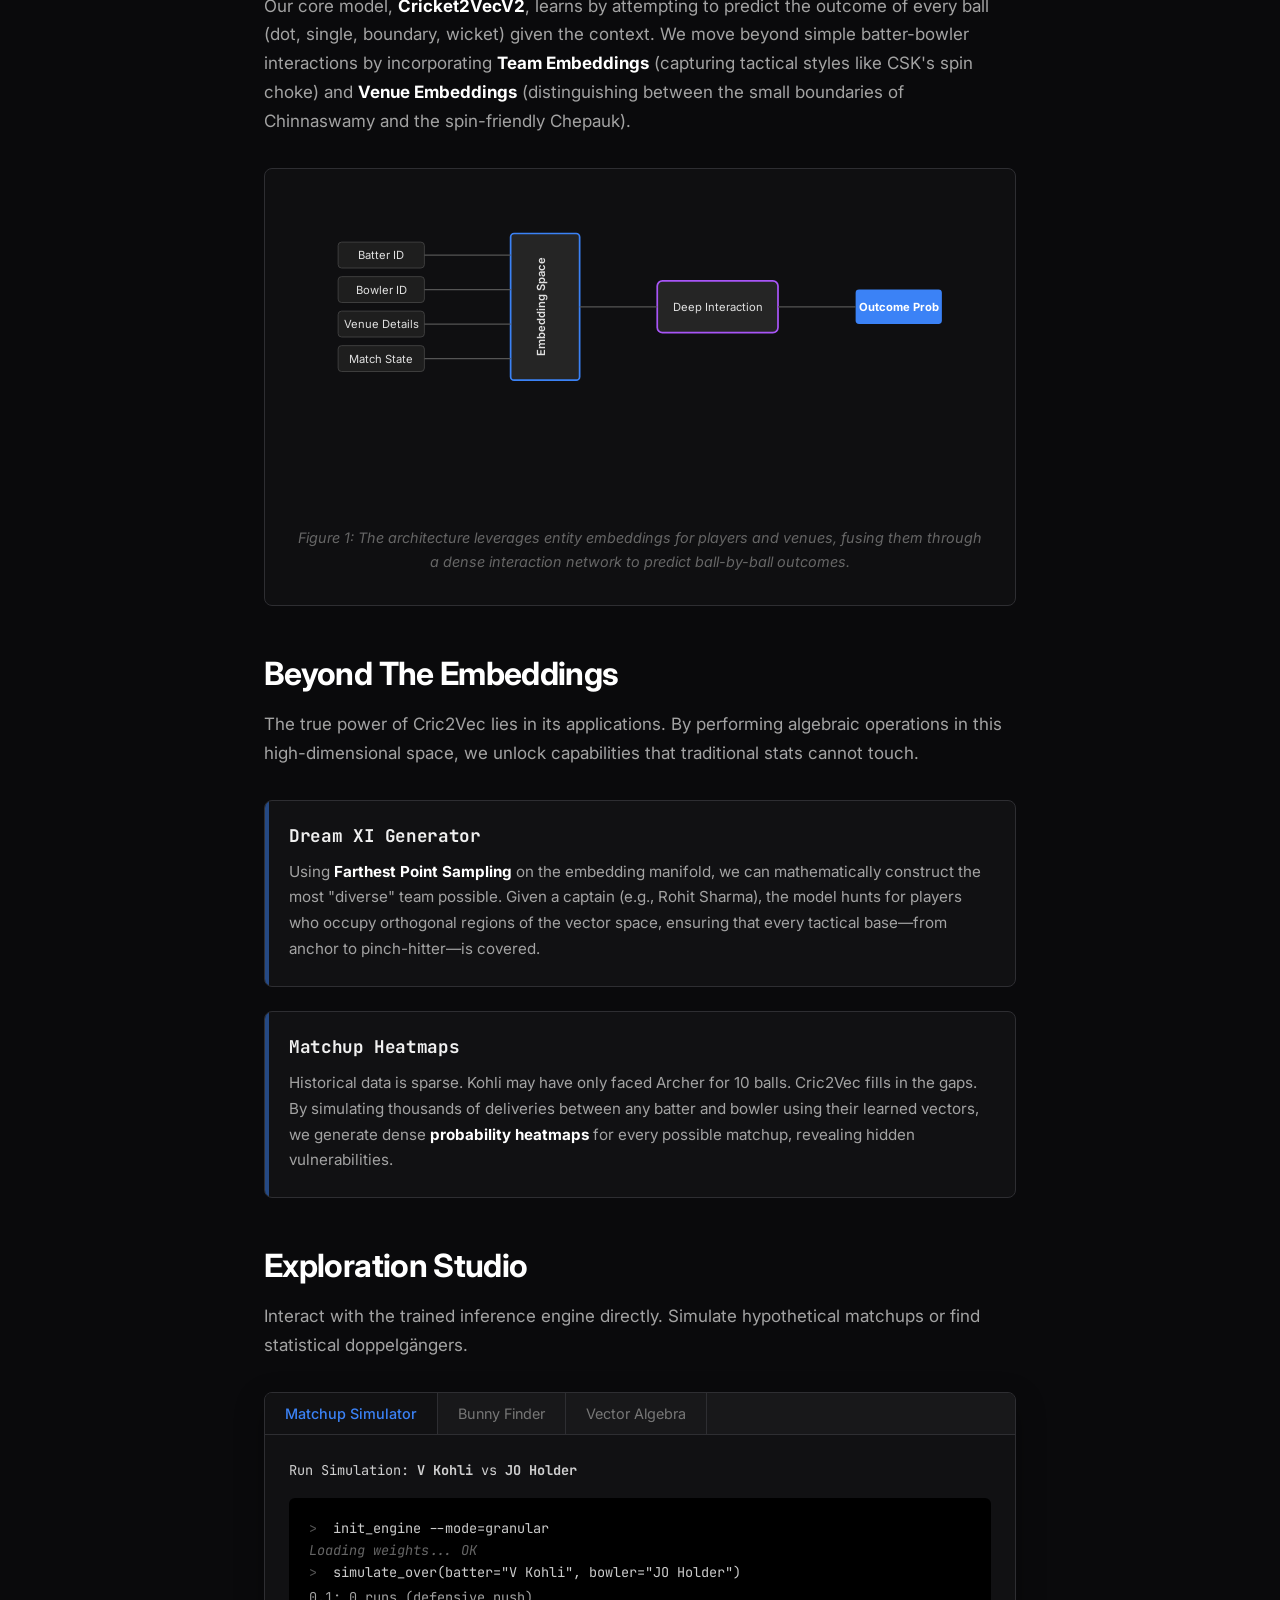
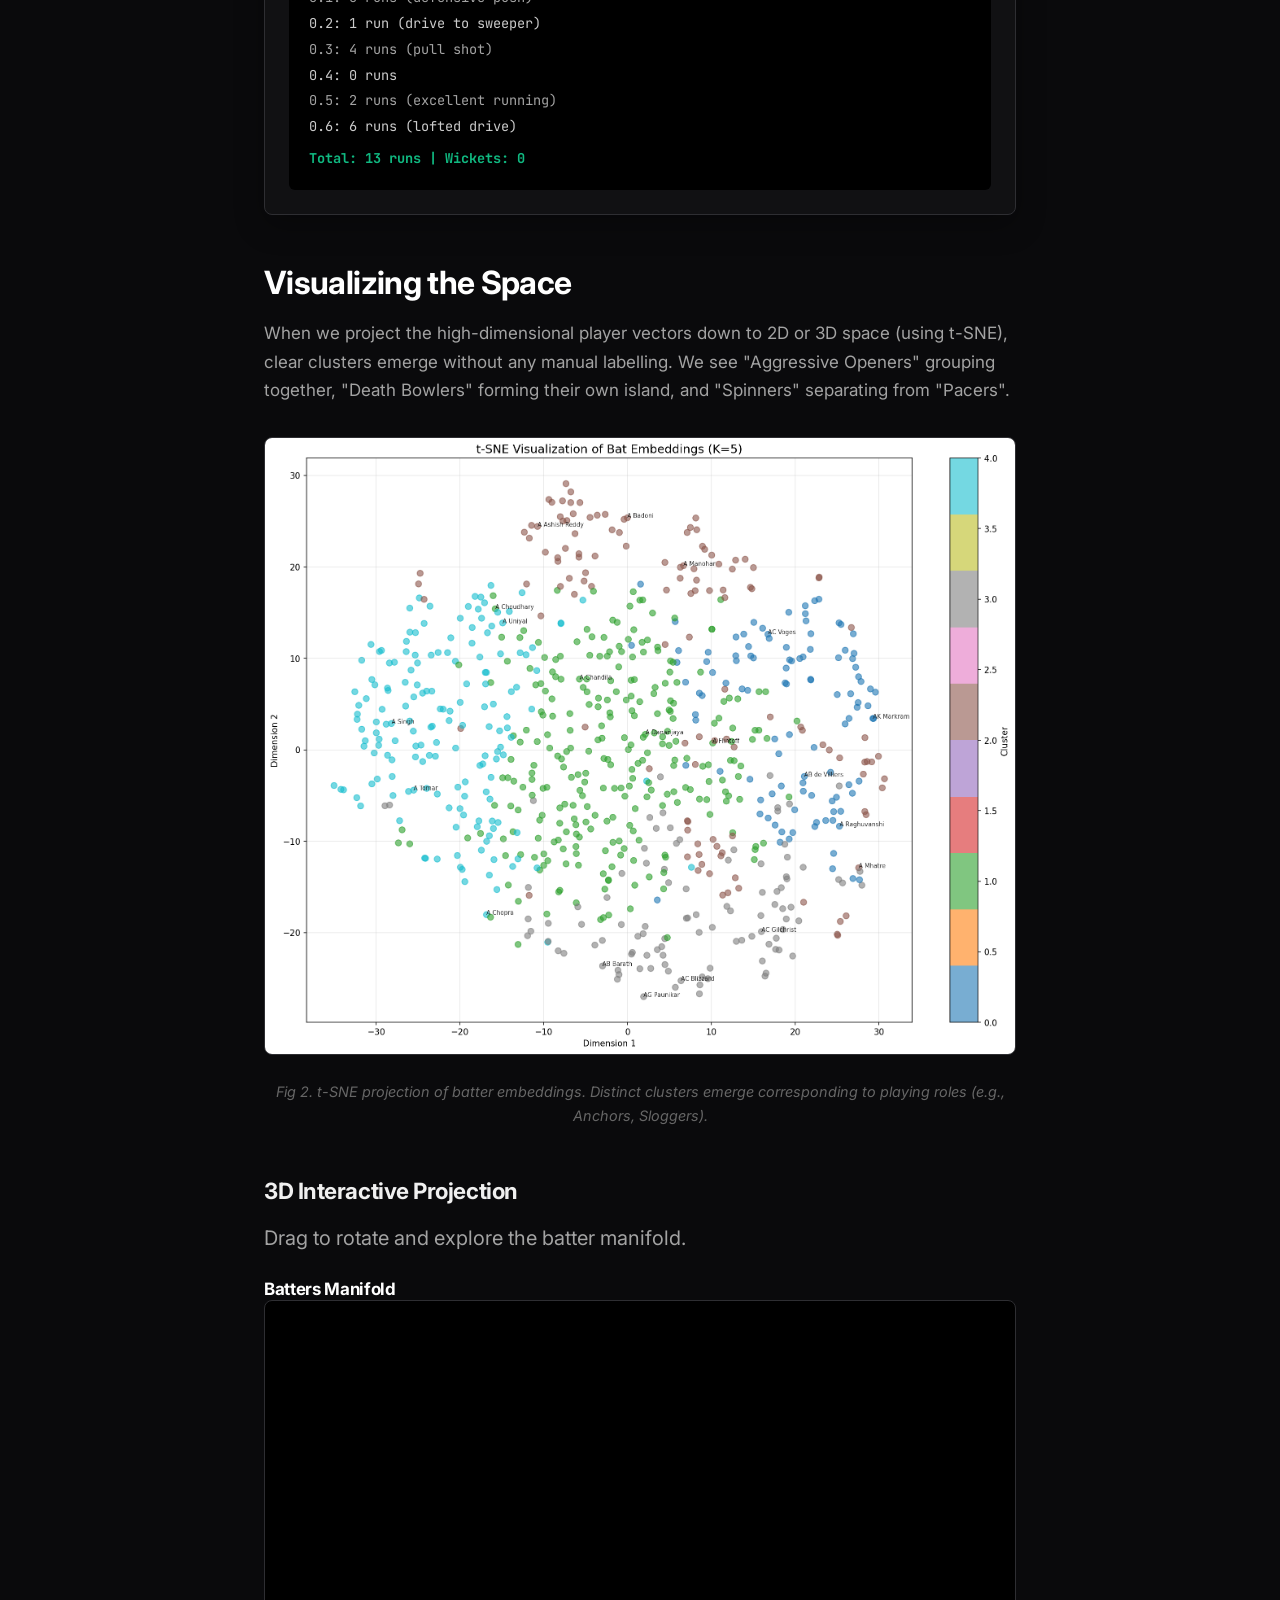
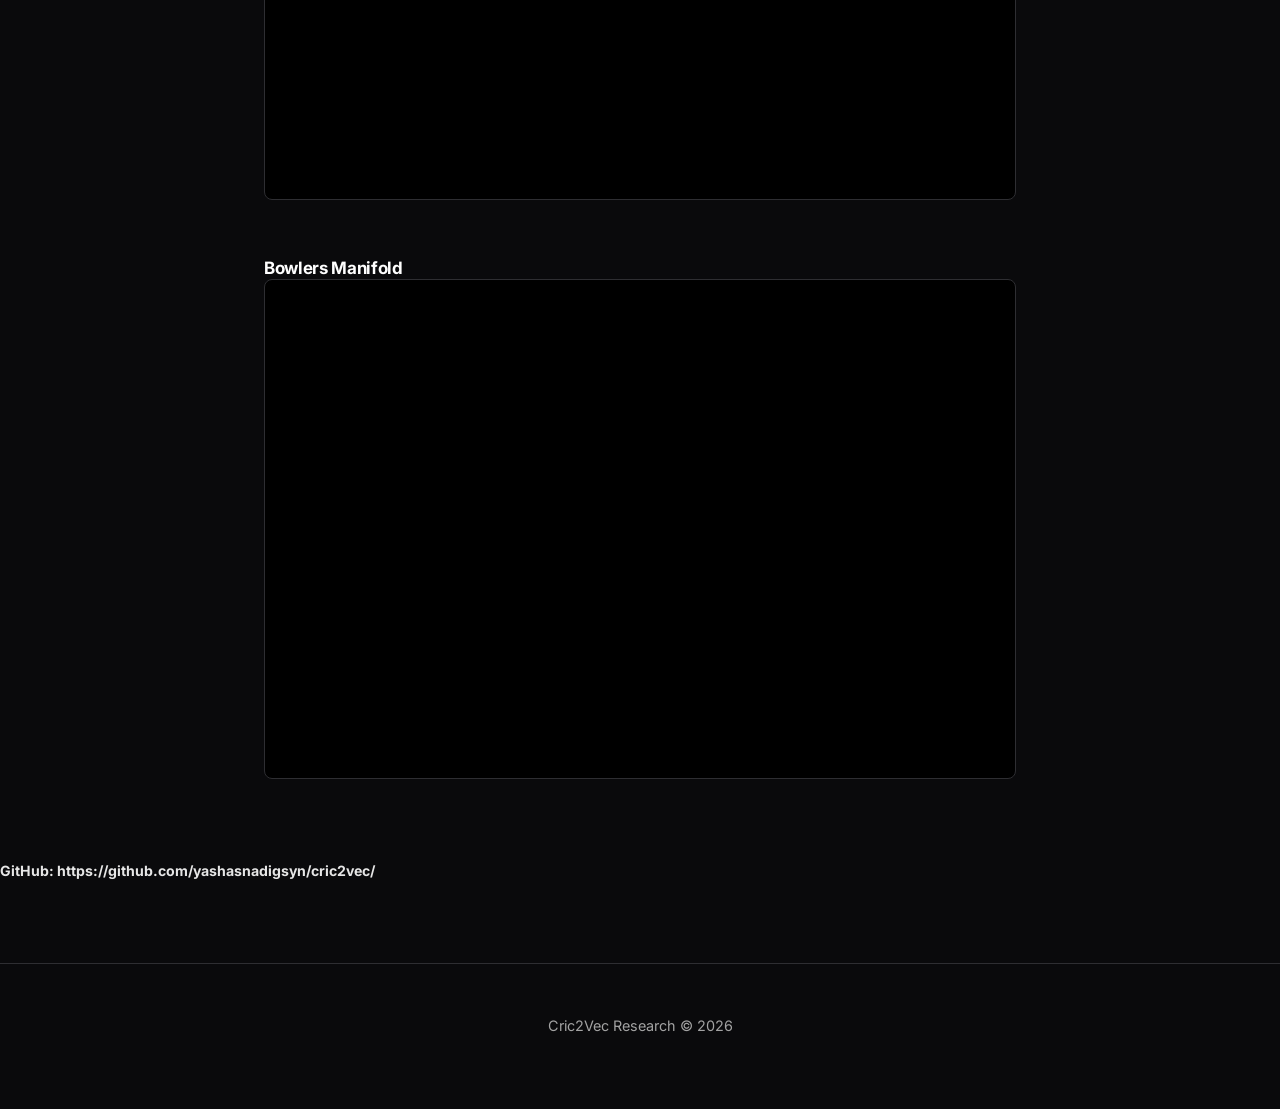
==== commit 223bcfa3: "Added so many things, can't write about everything" ====
--- a/web/index.html
+++ b/web/index.html
@@ -376,6 +376,8 @@
 
     </article>
 
+   <h5>GitHub: https://github.com/yashasnadigsyn/cric2vec/</h5>
+
     <footer>
         <p>Cric2Vec Research &copy; 2026</p>
     </footer>
@@ -383,4 +385,4 @@
     <script src="script.js"></script>
 </body>
 
-</html>+</html>
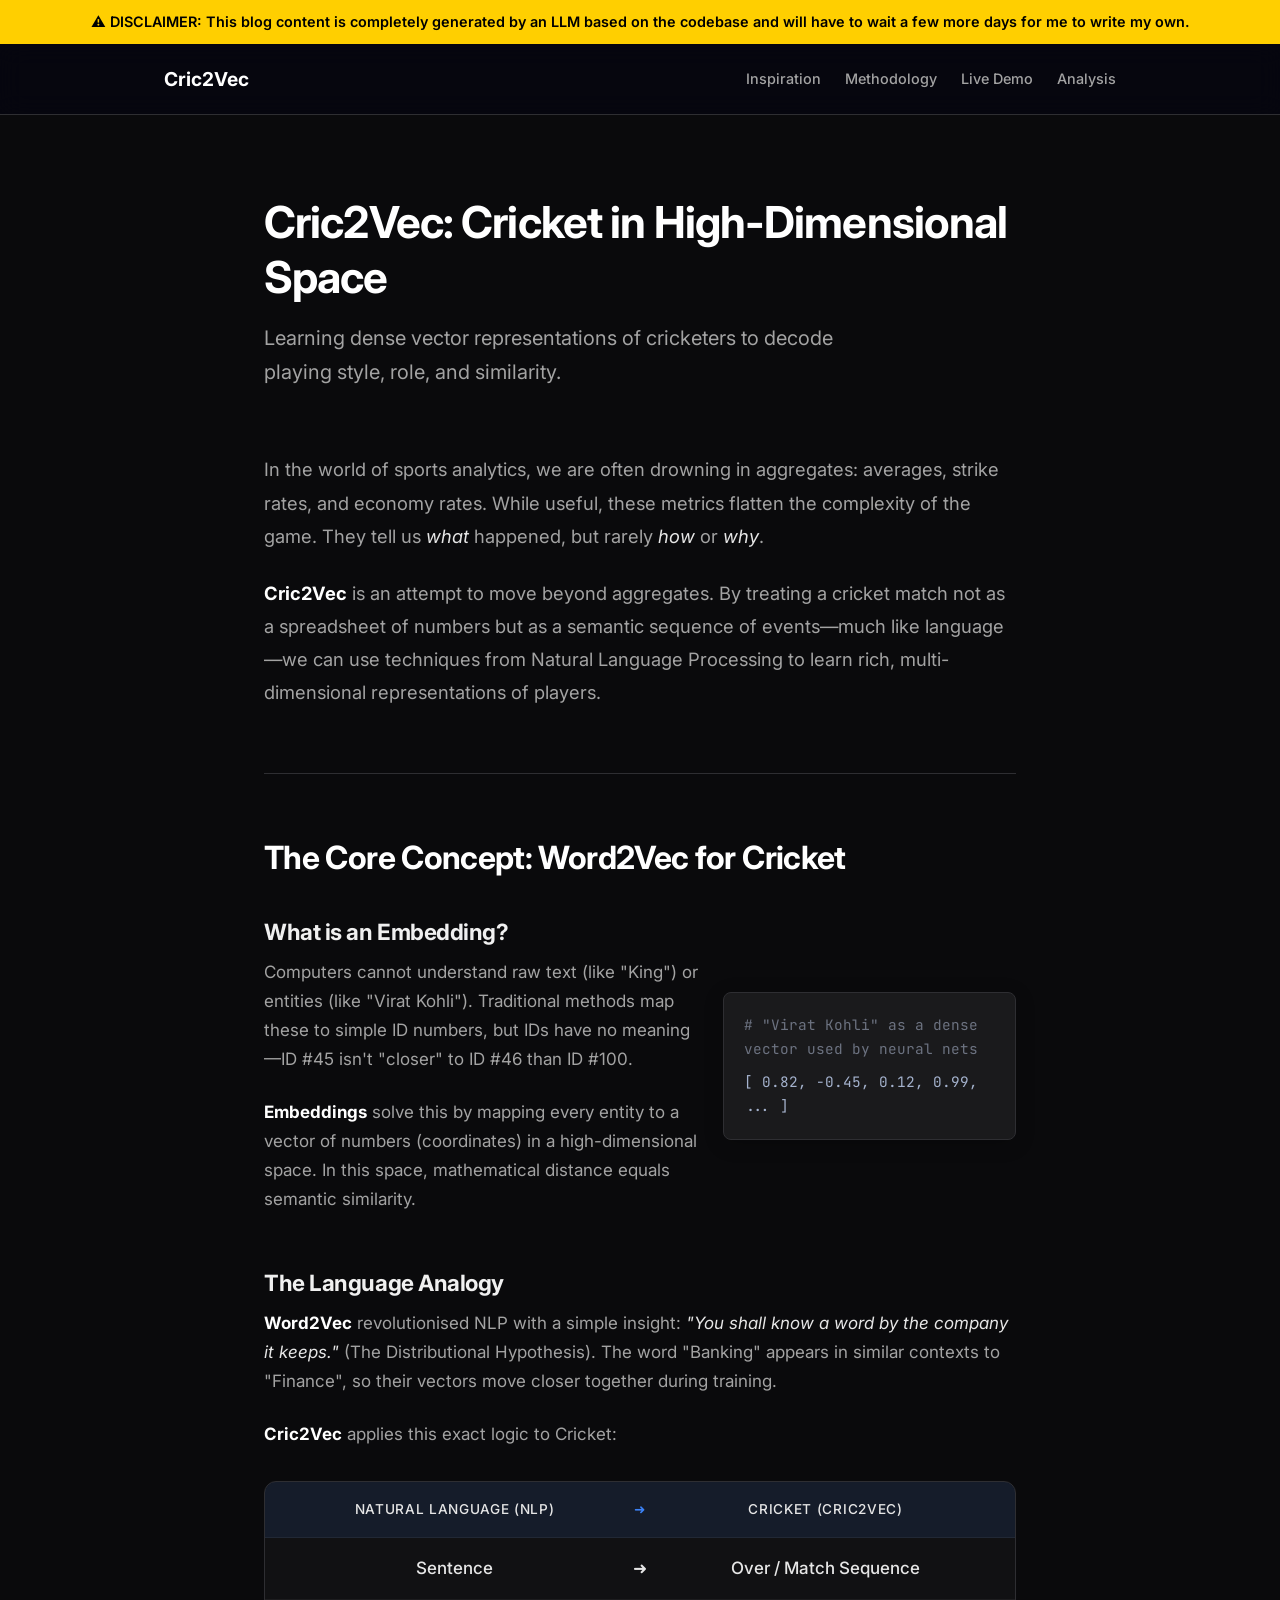
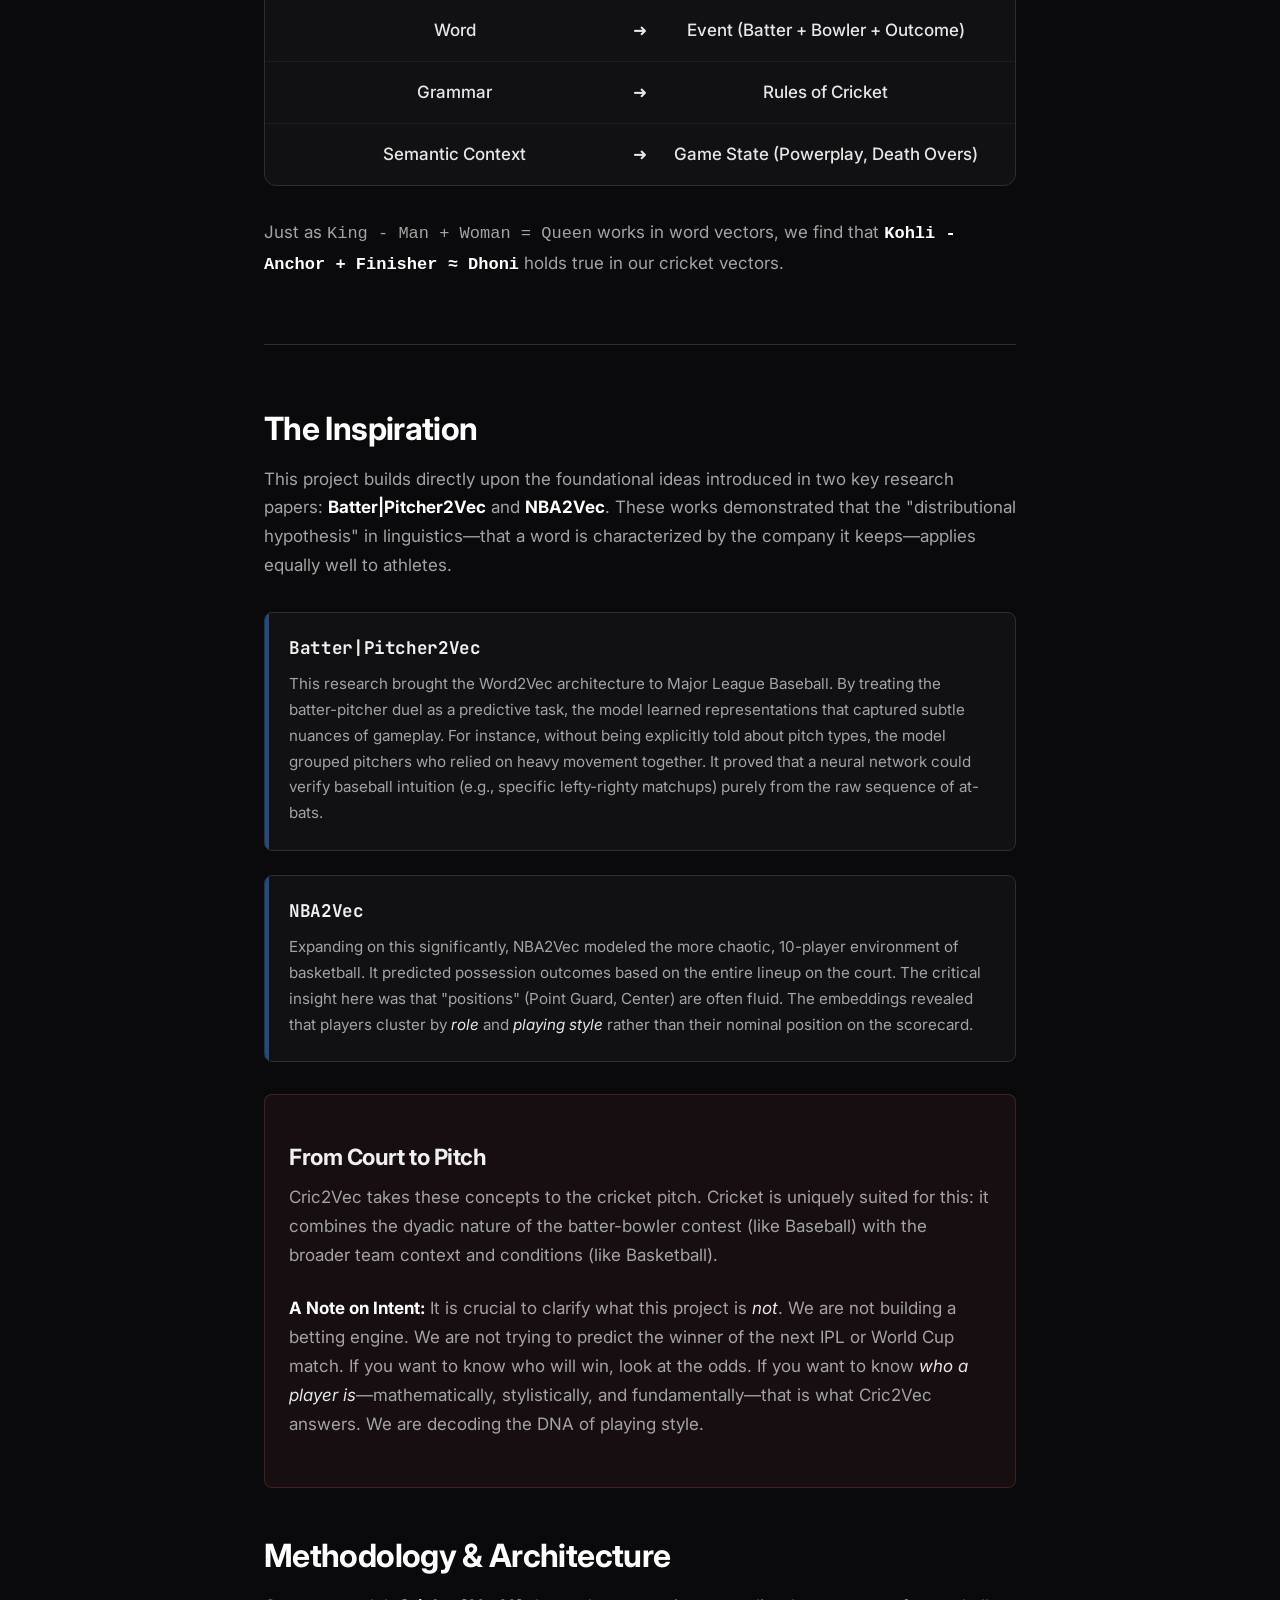
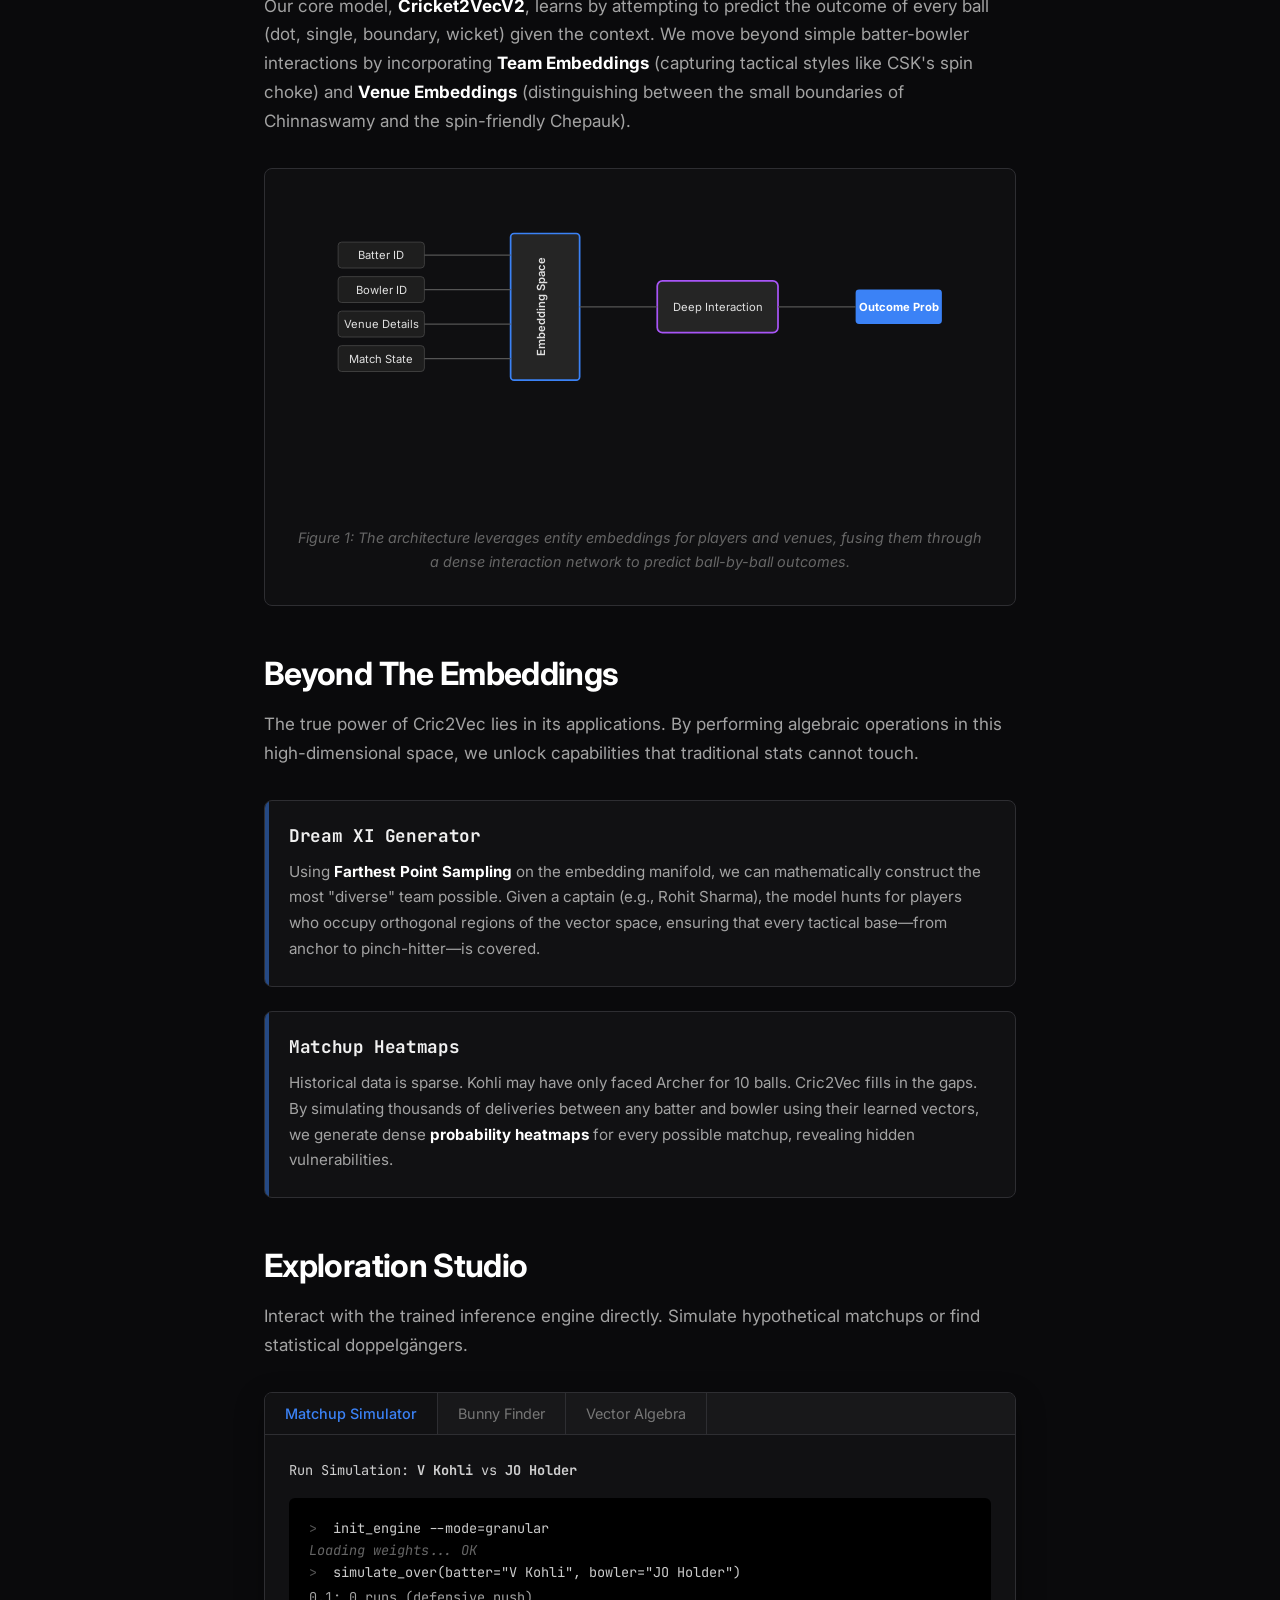
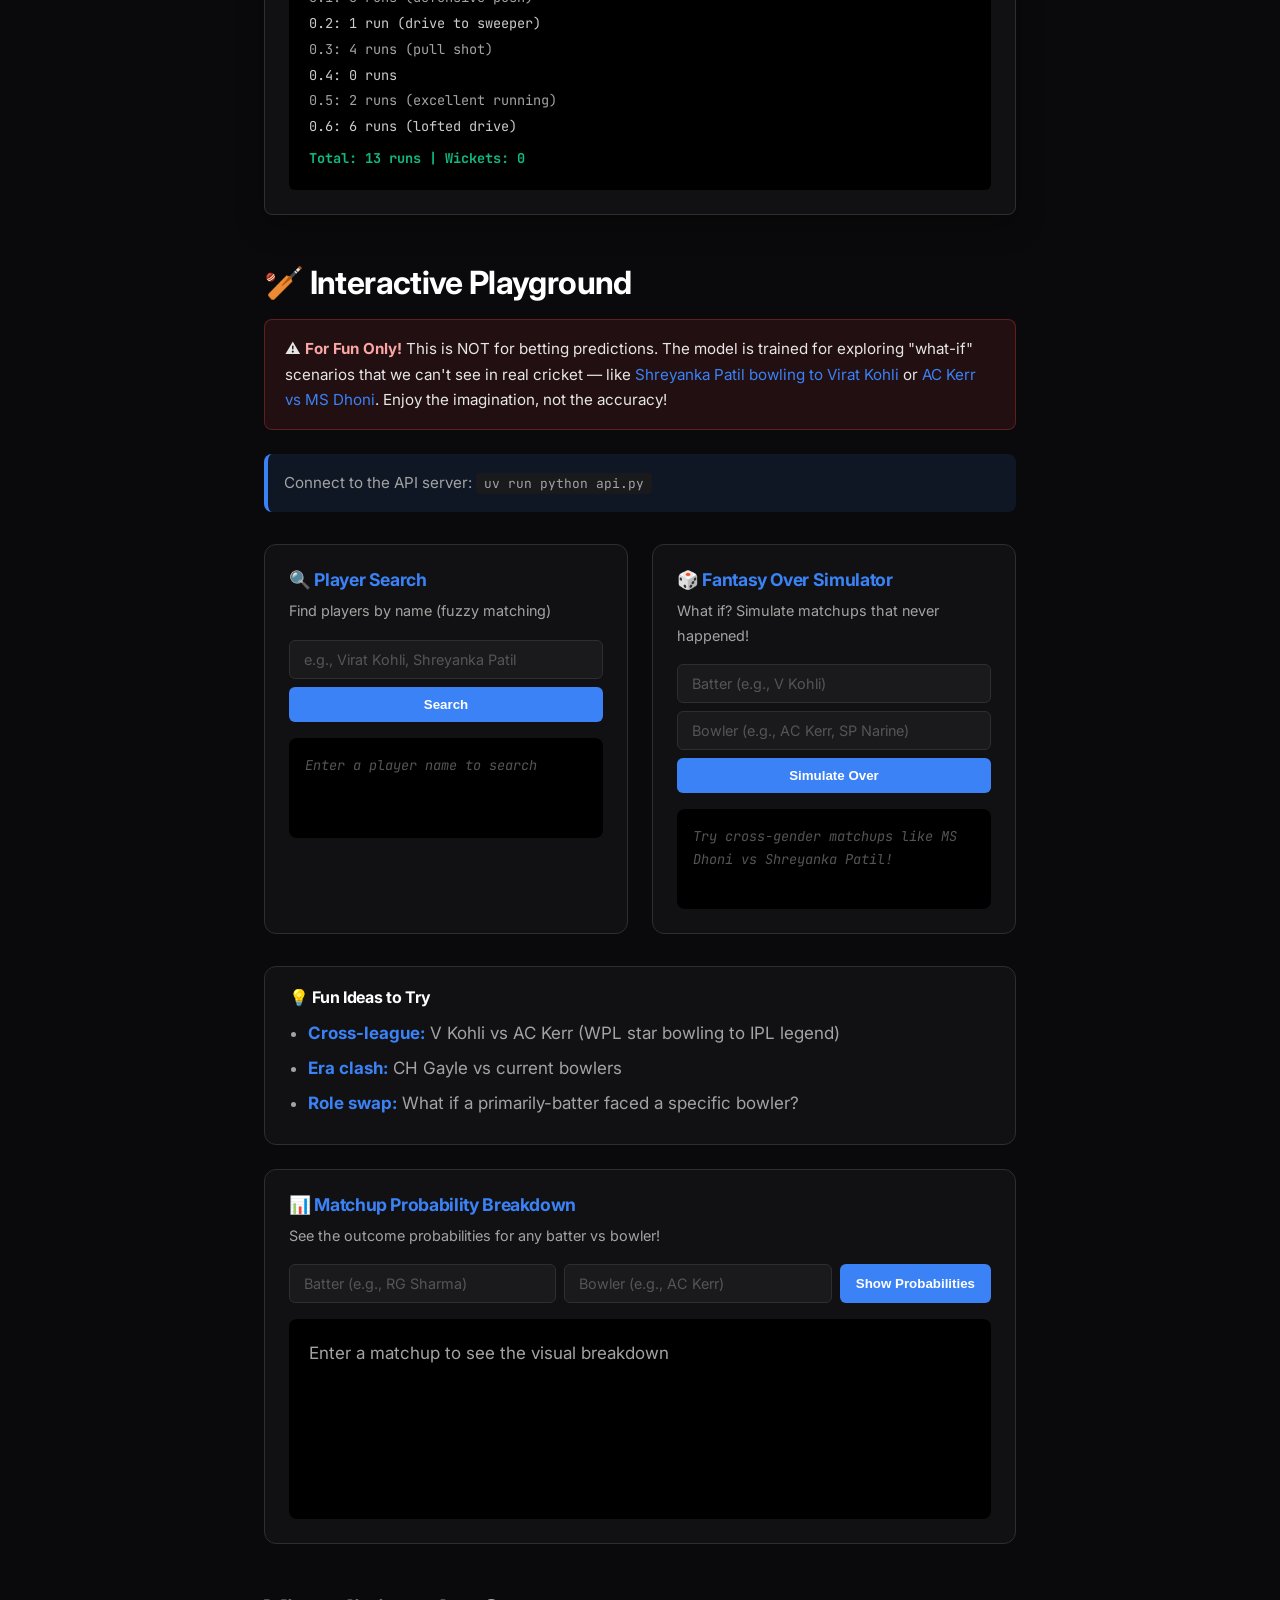
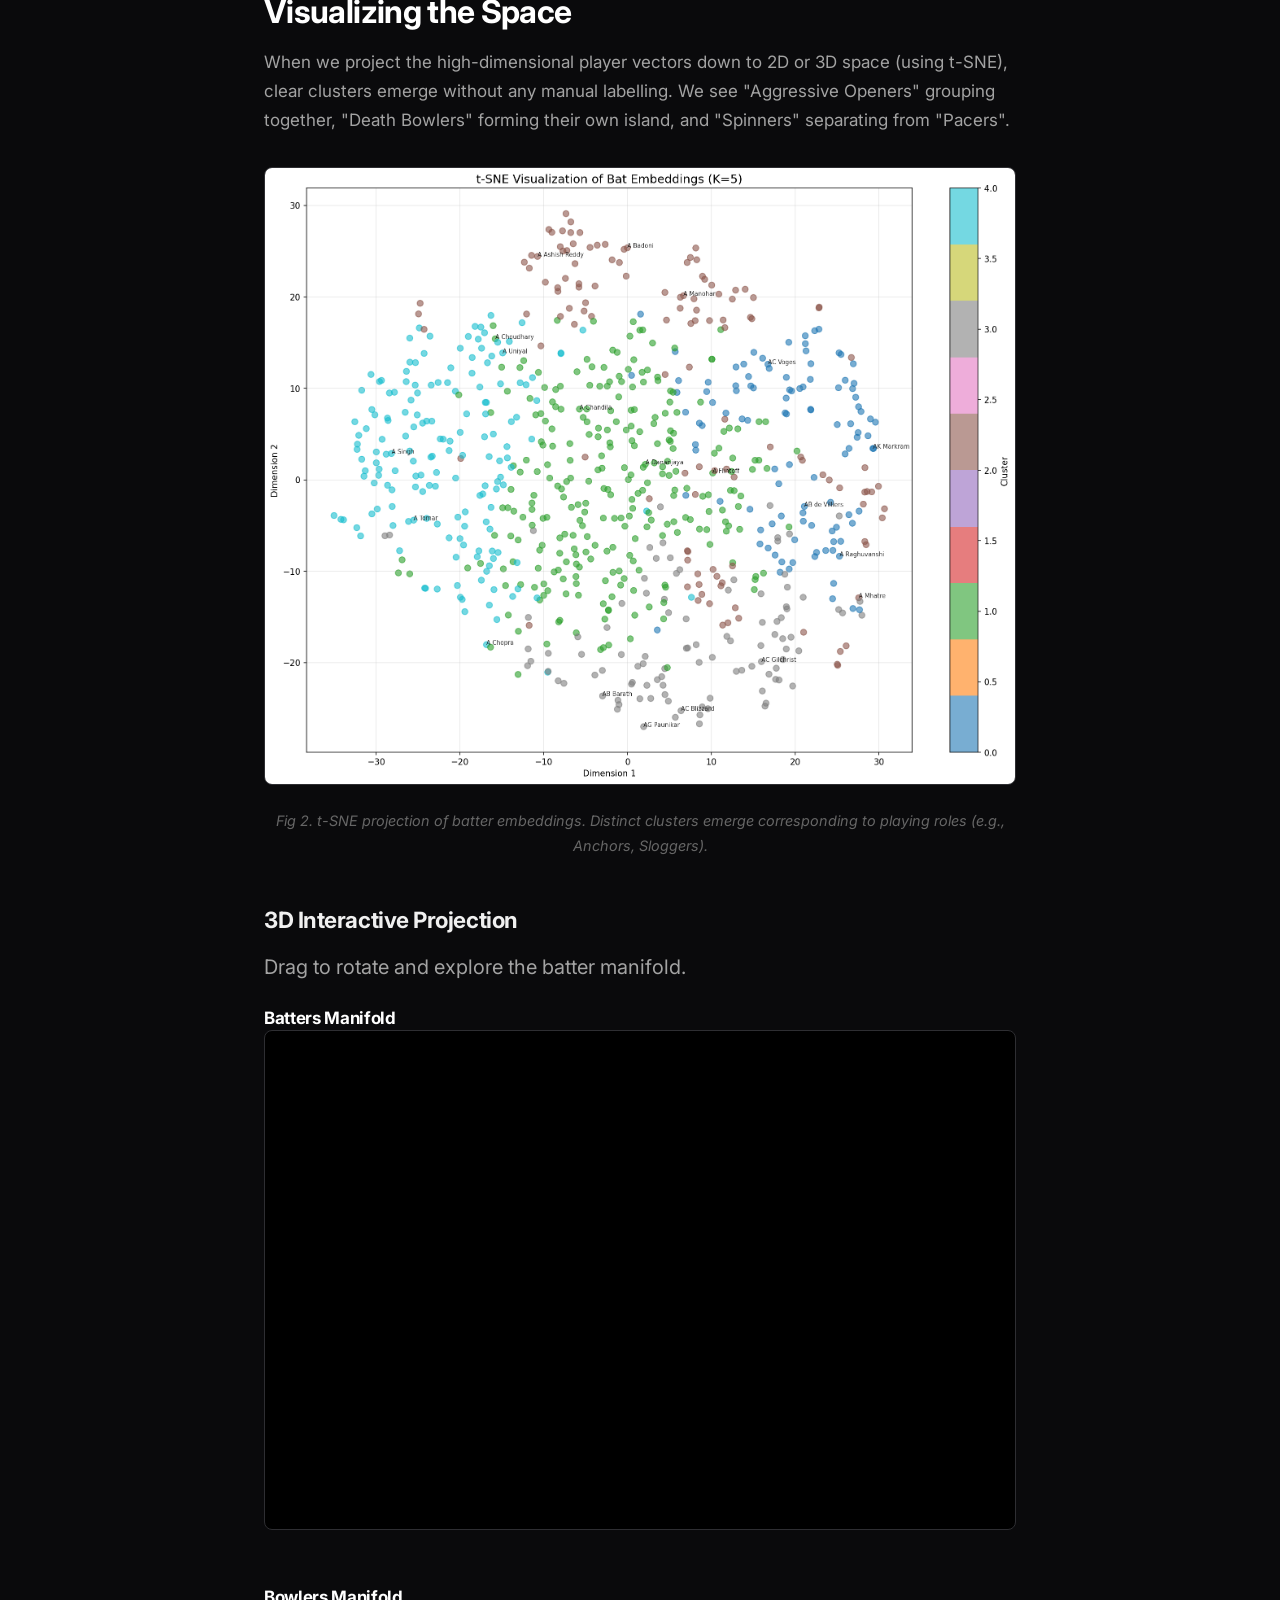
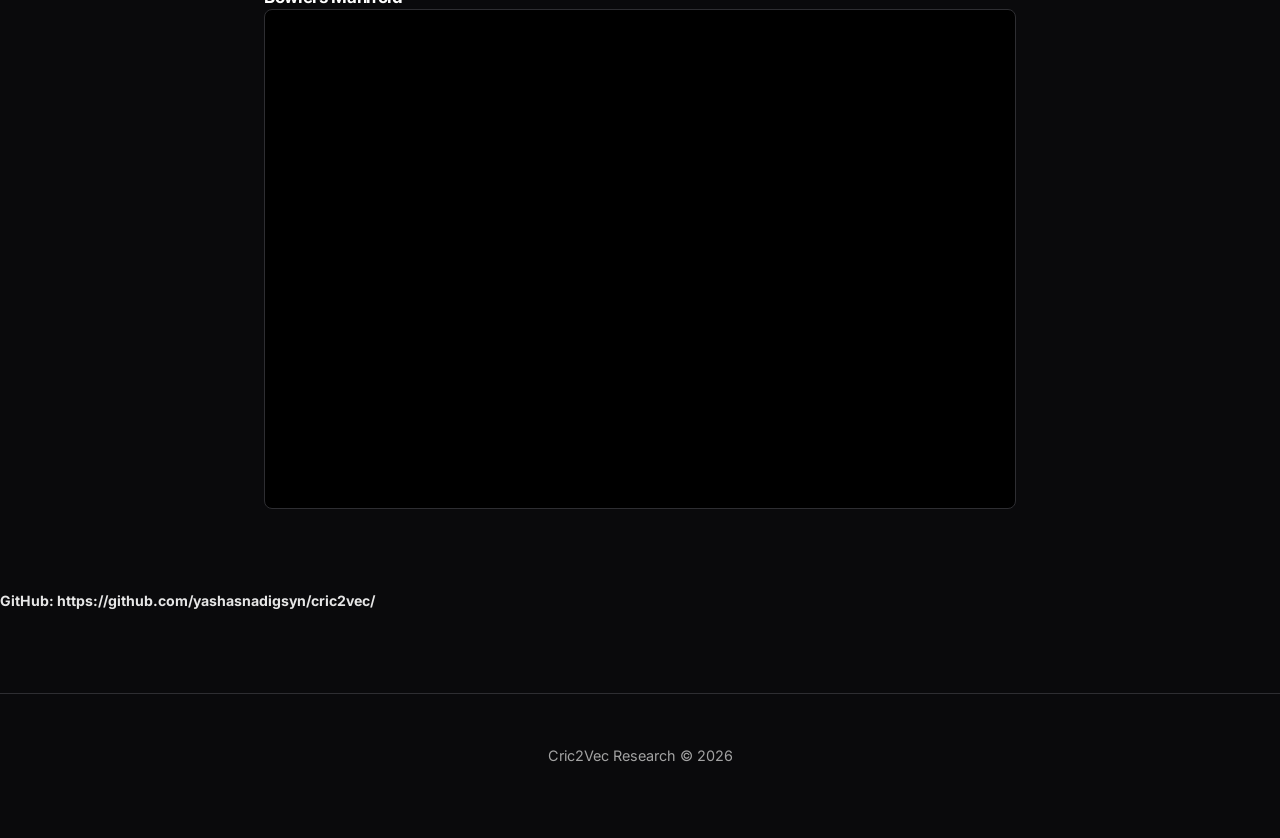
==== commit 1366238b: "Added playground, wpl" ====
--- a/web/index.html
+++ b/web/index.html
@@ -299,7 +299,7 @@
                     <div id="sim-demo" class="tab-content">
                         <div class="console-header">Run Simulation: <strong>V Kohli</strong> vs <strong>JO
                                 Holder</strong></div>
-                        <div class="code-output" id="sim-output"><span class="prompt">></span> init_engine
+                        <div class="code-output" id="demo-sim-output"><span class="prompt">></span> init_engine
                             --mode=granular <br>
                             <span class="info">Loading weights... OK</span> <br>
                             <span class="prompt">></span> simulate_over(batter="V Kohli", bowler="JO Holder")
@@ -318,7 +318,7 @@
                     <div id="bunny-finder" class="tab-content" style="display: none;">
                         <div class="console-header">Query: Highest Wicket Probability vs <strong>Jasprit Bumrah</strong>
                         </div>
-                        <div class="code-output" id="bunny-output"><span class="prompt">></span> find_matchups
+                        <div class="code-output" id="demo-bunny-output"><span class="prompt">></span> find_matchups
                             --bowler="JJ Bumrah" --metric="wicket_prob" --top=5
 
                             <span class="result-line">1. GJ Maxwell (prob: 0.32)</span>
@@ -340,6 +340,71 @@
                                 vector towards Dhoni—a pure finisher who accelerates from ball one.</span>
                         </div>
                     </div>
+                </div>
+            </div>
+        </section>
+
+        <section id="playground" class="interactive-section">
+            <h2>🏏 Interactive Playground</h2>
+
+            <div class="playground-disclaimer">
+                ⚠️ <strong>For Fun Only!</strong> This is NOT for betting predictions. The model is trained for
+                exploring "what-if" scenarios that we can't see in real cricket — like
+                <em>Shreyanka Patil bowling to Virat Kohli</em> or <em>AC Kerr vs MS Dhoni</em>.
+                Enjoy the imagination, not the accuracy!
+            </div>
+
+            <p class="playground-note">Connect to the API server: <code>uv run python api.py</code></p>
+
+            <div class="playground-grid-2">
+                <!-- Player Search -->
+                <div class="playground-card">
+                    <h3>🔍 Player Search</h3>
+                    <p>Find players by name (fuzzy matching)</p>
+                    <div class="input-group">
+                        <input type="text" id="player-search-input" placeholder="e.g., Virat Kohli, Shreyanka Patil">
+                        <button id="search-btn" class="btn">Search</button>
+                    </div>
+                    <div id="search-results" class="output-area">
+                        <p class="hint">Enter a player name to search</p>
+                    </div>
+                </div>
+
+                <!-- Simulation -->
+                <div class="playground-card">
+                    <h3>🎲 Fantasy Over Simulator</h3>
+                    <p>What if? Simulate matchups that never happened!</p>
+                    <div class="input-group">
+                        <input type="text" id="sim-batter" placeholder="Batter (e.g., V Kohli)">
+                        <input type="text" id="sim-bowler" placeholder="Bowler (e.g., AC Kerr, SP Narine)">
+                        <button id="sim-btn" class="btn">Simulate Over</button>
+                    </div>
+                    <div id="sim-output" class="output-area">
+                        <p class="hint">Try cross-gender matchups like MS Dhoni vs Shreyanka Patil!</p>
+                    </div>
+                </div>
+            </div>
+
+            <div class="playground-ideas">
+                <h4>💡 Fun Ideas to Try</h4>
+                <ul>
+                    <li><strong>Cross-league:</strong> V Kohli vs AC Kerr (WPL star bowling to IPL legend)</li>
+                    <li><strong>Era clash:</strong> CH Gayle vs current bowlers</li>
+                    <li><strong>Role swap:</strong> What if a primarily-batter faced a specific bowler?</li>
+                </ul>
+            </div>
+
+            <!-- Probability Visualizer -->
+            <div class="playground-card full-width">
+                <h3>📊 Matchup Probability Breakdown</h3>
+                <p>See the outcome probabilities for any batter vs bowler!</p>
+                <div class="input-group input-row">
+                    <input type="text" id="prob-batter" placeholder="Batter (e.g., RG Sharma)">
+                    <input type="text" id="prob-bowler" placeholder="Bowler (e.g., AC Kerr)">
+                    <button id="prob-btn" class="btn">Show Probabilities</button>
+                </div>
+                <div id="prob-output" class="prob-chart-area">
+                    <p class="hint">Enter a matchup to see the visual breakdown</p>
                 </div>
             </div>
         </section>
@@ -376,13 +441,14 @@
 
     </article>
 
-   <h5>GitHub: https://github.com/yashasnadigsyn/cric2vec/</h5>
+    <h5>GitHub: https://github.com/yashasnadigsyn/cric2vec/</h5>
 
     <footer>
         <p>Cric2Vec Research &copy; 2026</p>
     </footer>
 
     <script src="script.js"></script>
+    <script src="playground.js"></script>
 </body>
 
-</html>
+</html>
--- a/web/style.css
+++ b/web/style.css
@@ -429,4 +429,349 @@
     font-size: 0.9rem;
     color: #555;
     margin-top: 5rem;
+}
+
+/* Playground Section */
+.playground-note {
+    font-size: 0.95rem;
+    padding: 1rem;
+    background: rgba(59, 130, 246, 0.1);
+    border-radius: 8px;
+    border-left: 4px solid var(--accent-color);
+    margin-bottom: 2rem;
+}
+
+.playground-note code {
+    background: var(--code-bg);
+    padding: 2px 8px;
+    border-radius: 4px;
+    font-family: 'JetBrains Mono', monospace;
+    font-size: 0.85em;
+}
+
+.playground-grid {
+    display: grid;
+    grid-template-columns: 1fr;
+    gap: 24px;
+    margin: 2rem 0;
+}
+
+@media (min-width: 900px) {
+    .playground-grid {
+        grid-template-columns: repeat(3, 1fr);
+    }
+}
+
+.playground-card {
+    background: var(--paper-bg);
+    border: 1px solid var(--border-color);
+    border-radius: 12px;
+    padding: 24px;
+}
+
+.playground-card h3 {
+    color: var(--accent-color);
+    margin: 0 0 0.5rem 0;
+    font-size: 1.1rem;
+}
+
+.playground-card>p {
+    font-size: 0.9rem;
+    margin-bottom: 1rem;
+    color: var(--text-secondary);
+}
+
+.input-group {
+    display: flex;
+    flex-direction: column;
+    gap: 8px;
+    margin-bottom: 1rem;
+}
+
+.input-group input {
+    background: var(--code-bg);
+    border: 1px solid var(--border-color);
+    border-radius: 6px;
+    padding: 10px 14px;
+    color: var(--text-primary);
+    font-size: 0.9rem;
+    font-family: 'Inter', sans-serif;
+}
+
+.input-group input::placeholder {
+    color: #555;
+}
+
+.input-group input:focus {
+    outline: none;
+    border-color: var(--accent-color);
+}
+
+.btn {
+    background: var(--accent-color);
+    color: white;
+    border: none;
+    border-radius: 6px;
+    padding: 10px 16px;
+    font-weight: 600;
+    cursor: pointer;
+    transition: background 0.2s;
+}
+
+.btn:hover {
+    background: #2563eb;
+}
+
+.output-area {
+    background: #000;
+    border-radius: 8px;
+    padding: 16px;
+    min-height: 100px;
+    font-family: 'JetBrains Mono', monospace;
+    font-size: 0.85rem;
+}
+
+.output-area .hint {
+    color: #555;
+    font-style: italic;
+    margin: 0;
+}
+
+.output-area .loading {
+    color: var(--accent-color);
+    margin: 0;
+}
+
+.output-area .error {
+    color: #ef4444;
+    margin: 0;
+}
+
+/* Player Search Results */
+.player-match {
+    display: flex;
+    justify-content: space-between;
+    padding: 8px 12px;
+    background: rgba(255, 255, 255, 0.05);
+    border-radius: 4px;
+    margin-bottom: 6px;
+    cursor: pointer;
+    transition: background 0.2s;
+}
+
+.player-match:hover {
+    background: rgba(59, 130, 246, 0.2);
+}
+
+.match-score {
+    color: var(--accent-color);
+    font-size: 0.8rem;
+}
+
+/* Simulation Output */
+.sim-header {
+    color: #fff;
+    margin-bottom: 12px;
+    font-weight: 600;
+}
+
+.sim-balls {
+    display: flex;
+    flex-wrap: wrap;
+    gap: 8px;
+    margin-bottom: 12px;
+}
+
+.ball {
+    background: rgba(255, 255, 255, 0.1);
+    padding: 4px 10px;
+    border-radius: 4px;
+    font-size: 0.8rem;
+}
+
+.ball.wicket {
+    background: #dc262680;
+    color: #fca5a5;
+}
+
+.ball.six {
+    background: #7c3aed80;
+    color: #c4b5fd;
+}
+
+.ball.four {
+    background: #15803d80;
+    color: #86efac;
+}
+
+.sim-summary {
+    font-size: 1.2rem;
+    font-weight: 700;
+    color: #10b981;
+}
+
+/* Bunny Finder Output */
+.bunny-header {
+    color: #fff;
+    margin-bottom: 12px;
+    font-weight: 600;
+}
+
+.bunny-item {
+    display: flex;
+    align-items: center;
+    gap: 10px;
+    padding: 8px 0;
+    border-bottom: 1px solid rgba(255, 255, 255, 0.05);
+}
+
+.bunny-item .rank {
+    color: #555;
+    width: 24px;
+}
+
+.bunny-item .name {
+    flex: 1;
+    color: var(--text-primary);
+}
+
+.bunny-item .prob {
+    color: #ef4444;
+    font-weight: 600;
+}
+
+/* Playground Disclaimer */
+.playground-disclaimer {
+    background: rgba(239, 68, 68, 0.1);
+    border: 1px solid rgba(239, 68, 68, 0.3);
+    border-radius: 8px;
+    padding: 1rem 1.25rem;
+    margin-bottom: 1.5rem;
+    font-size: 0.95rem;
+    color: var(--text-primary);
+}
+
+.playground-disclaimer strong {
+    color: #fca5a5;
+}
+
+.playground-disclaimer em {
+    color: var(--accent-color);
+    font-style: normal;
+}
+
+/* 2-column grid for playground */
+.playground-grid-2 {
+    display: grid;
+    grid-template-columns: 1fr;
+    gap: 24px;
+    margin: 2rem 0;
+}
+
+@media (min-width: 768px) {
+    .playground-grid-2 {
+        grid-template-columns: repeat(2, 1fr);
+    }
+}
+
+/* Fun Ideas section */
+.playground-ideas {
+    background: var(--paper-bg);
+    border: 1px solid var(--border-color);
+    border-radius: 12px;
+    padding: 20px 24px;
+    margin-top: 1rem;
+}
+
+.playground-ideas h4 {
+    margin: 0 0 12px 0;
+    color: #fff;
+    font-size: 1rem;
+}
+
+.playground-ideas ul {
+    margin: 0;
+    padding-left: 1.2rem;
+    color: var(--text-secondary);
+}
+
+.playground-ideas li {
+    margin-bottom: 6px;
+}
+
+.playground-ideas strong {
+    color: var(--accent-color);
+}
+
+/* Probability Visualizer */
+.playground-card.full-width {
+    margin-top: 1.5rem;
+}
+
+.input-row {
+    flex-direction: row;
+    flex-wrap: wrap;
+}
+
+.input-row input {
+    flex: 1;
+    min-width: 150px;
+}
+
+.input-row button {
+    flex-shrink: 0;
+}
+
+.prob-chart-area {
+    background: #000;
+    border-radius: 8px;
+    padding: 20px;
+    min-height: 200px;
+}
+
+.prob-header {
+    color: #fff;
+    font-weight: 600;
+    margin-bottom: 16px;
+    font-size: 1.1rem;
+}
+
+.prob-bars {
+    display: flex;
+    flex-direction: column;
+    gap: 10px;
+}
+
+.prob-row {
+    display: flex;
+    align-items: center;
+    gap: 12px;
+}
+
+.prob-label {
+    width: 80px;
+    font-size: 0.85rem;
+    color: var(--text-secondary);
+    text-align: right;
+}
+
+.prob-bar-container {
+    flex: 1;
+    height: 24px;
+    background: rgba(255, 255, 255, 0.1);
+    border-radius: 4px;
+    overflow: hidden;
+}
+
+.prob-bar {
+    height: 100%;
+    border-radius: 4px;
+    transition: width 0.5s ease;
+}
+
+.prob-value {
+    width: 50px;
+    font-size: 0.85rem;
+    color: var(--text-primary);
+    font-weight: 600;
 }
